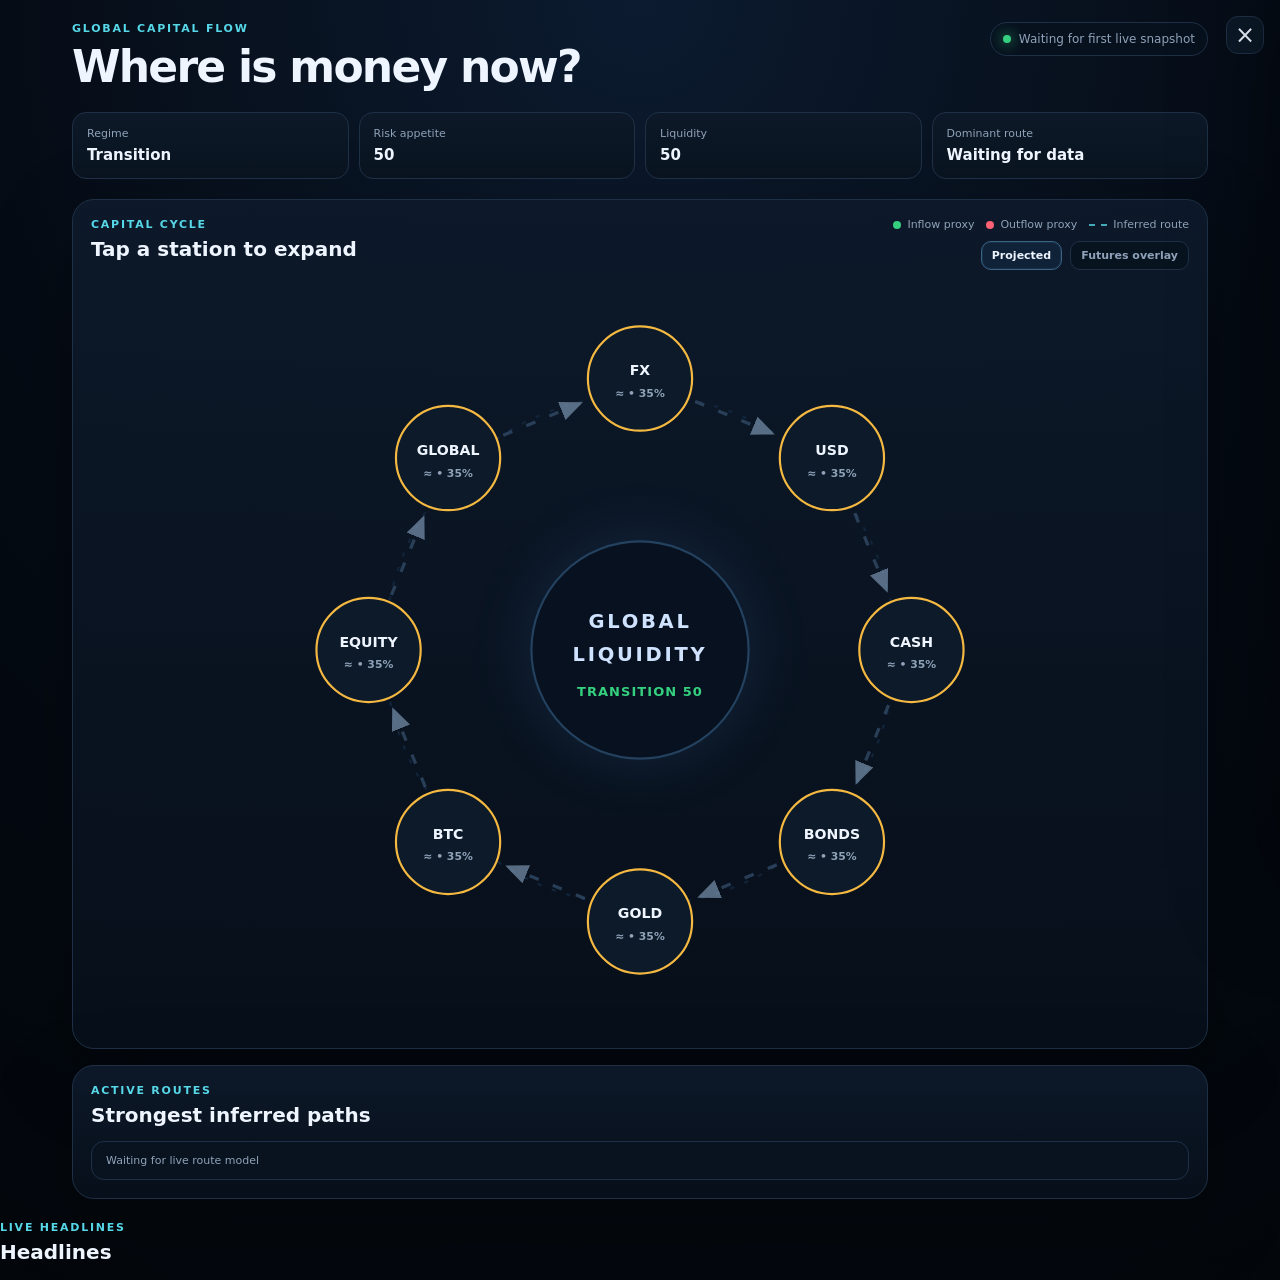
==== index.html @ 8a8d55a4 "Add news shortcut to station detail" ====
<!doctype html>
<html lang="en">
<head>
  <meta charset="utf-8" />
  <meta name="viewport" content="width=device-width,initial-scale=1,viewport-fit=cover" />
  <meta name="theme-color" content="#08111f" />
  <meta name="apple-mobile-web-app-capable" content="yes" />
  <meta name="apple-mobile-web-app-status-bar-style" content="black-translucent" />
  <meta name="apple-mobile-web-app-title" content="Capital Flow" />
  <link rel="manifest" href="./manifest.webmanifest" />
  <link rel="icon" href="./icon.svg" type="image/svg+xml" />
  <link rel="stylesheet" href="./styles.css" />
  <title>Global Capital Flow</title>
</head>
<body>
  <div class="app-shell">
    <header class="topbar">
      <div>
        <p class="eyebrow">GLOBAL CAPITAL FLOW</p>
        <h1>Where is money now?</h1>
      </div>
      <div class="status-pill"><span class="dot"></span><span id="updated">Loading live snapshot</span></div>
    </header>

    <main>
      <section class="summary-grid" aria-label="market summary">
        <article><span>Regime</span><strong id="regime">Transition</strong></article>
        <article><span>Risk appetite</span><strong id="riskScore">50</strong></article>
        <article><span>Liquidity</span><strong id="liquidityScore">50</strong></article>
        <article><span>Dominant route</span><strong id="dominantRoute">Loading</strong></article>
      </section>

      <section class="cycle-card">
        <div class="cycle-head">
          <div>
            <p class="eyebrow">CAPITAL CYCLE</p>
            <h2>Tap a station to expand</h2>
          </div>
          <div class="cycle-controls">
            <div class="legend">
              <span><i class="legend-dot inflow"></i>Inflow proxy</span>
              <span><i class="legend-dot outflow"></i>Outflow proxy</span>
              <span><i class="legend-line projected"></i>Inferred route</span>
            </div>
            <div class="view-toggles" aria-label="map layers">
              <button id="projectedToggle" class="toggle-btn active" type="button" aria-pressed="true">Projected</button>
              <button id="futuresToggle" class="toggle-btn" type="button" aria-pressed="false">Futures overlay</button>
            </div>
          </div>
        </div>

        <div class="cycle-wrap">
          <svg id="flowSvg" viewBox="0 0 700 700" role="img" aria-label="Global capital flow cycle">
            <defs>
              <marker id="arrow" markerWidth="8" markerHeight="8" refX="6" refY="3" orient="auto">
                <path d="M0,0 L0,6 L7,3 z" class="arrow-head"></path>
              </marker>
              <marker id="projectedArrow" markerWidth="8" markerHeight="8" refX="6" refY="3" orient="auto">
                <path d="M0,0 L0,6 L7,3 z" class="projected-arrow-head"></path>
              </marker>
            </defs>
            <circle cx="350" cy="350" r="235" class="orbit"></circle>
            <g id="edges"></g>
            <g id="projectedEdges"></g>
            <g id="futureLayer"></g>
            <g id="nodes"></g>
            <g class="core">
              <circle cx="350" cy="350" r="100"></circle>
              <text x="350" y="330" text-anchor="middle">GLOBAL</text>
              <text x="350" y="360" text-anchor="middle">LIQUIDITY</text>
              <text id="coreState" x="350" y="392" text-anchor="middle" class="core-state">LOADING</text>
            </g>
          </svg>
        </div>
      </section>

      <section class="routes-card">
        <div>
          <p class="eyebrow">ACTIVE ROUTES</p>
          <h2>Strongest inferred paths</h2>
        </div>
        <div id="routeList" class="route-list"></div>
      </section>
    </main>
  </div>

  <aside id="detailPanel" class="detail-panel" aria-hidden="true">
    <button id="closePanel" class="close-btn" aria-label="Close">×</button>
    <p class="eyebrow" id="detailType">STATION</p>
    <div class="detail-title-row">
      <h2 id="detailTitle">USD Cash</h2>
      <button id="openNewsFromDetail" class="news-chip" type="button">⚡ News</button>
    </div>
    <p id="detailDesc" class="detail-desc"></p>

    <div class="metric-grid">
      <article><span>Flow proxy</span><strong id="detailFlow"></strong></article>
      <article><span>Velocity</span><strong id="detailVelocity"></strong></article>
      <article><span>Confidence</span><strong id="detailConfidence"></strong></article>
      <article><span>Crowding proxy</span><strong id="detailCrowding"></strong></article>
    </div>

    <div class="section-block">
      <h3>Evidence</h3>
      <div id="evidenceList"></div>
    </div>

    <div class="section-block">
      <div class="section-title-row">
        <h3>Institutional / macro confirmation</h3>
        <span class="layer-label">public data</span>
      </div>
      <p class="section-note">Confirmation layer from public liquidity, credit, volatility and stablecoin data. It is not prime-broker or custodian flow.</p>
      <div id="institutionalList"></div>
    </div>

    <div class="section-block">
      <h3>Possible next destinations</h3>
      <div id="nextList"></div>
    </div>

    <div class="section-block">
      <div class="section-title-row">
        <h3>Futures influence</h3>
        <span class="layer-label">overlay</span>
      </div>
      <p class="section-note">Derivatives are treated as an execution / positioning layer, not a capital destination.</p>
      <div id="futureList"></div>
    </div>
  </aside>

  <section id="newsSheet" class="news-sheet" aria-hidden="true">
    <div class="news-handle"></div>
    <div class="news-head">
      <div>
        <p class="eyebrow">LIVE HEADLINES</p>
        <h2 id="newsTitle">Headlines</h2>
      </div>
      <button id="closeNews" class="close-btn news-close" aria-label="Close news">×</button>
    </div>
    <p id="newsUpdated" class="news-updated"></p>
    <div id="newsList" class="news-list"></div>
  </section>

  <div id="backdrop" class="backdrop"></div>
  <div id="newsBackdrop" class="news-backdrop"></div>

  <script src="./snapshot.js"></script>
  <script src="./app-live.js"></script>
</body>
</html>
---- styles.css ----
:root{
  color-scheme:dark;
  --bg:#050b14;
  --panel:#0a1422;
  --panel2:#0d192a;
  --line:#1f3046;
  --text:#eef5ff;
  --muted:#8fa2b8;
  --green:#35d07f;
  --red:#ff6174;
  --amber:#f5b942;
  --blue:#55a6ff;
  --cyan:#56d8e8;
}
*{box-sizing:border-box}
html,body{margin:0;min-height:100%;background:radial-gradient(circle at top,#0c1b30 0,#050b14 48%,#03070c 100%);color:var(--text);font-family:Inter,ui-sans-serif,system-ui,-apple-system,BlinkMacSystemFont,"Segoe UI",sans-serif}
body{padding:env(safe-area-inset-top) env(safe-area-inset-right) env(safe-area-inset-bottom) env(safe-area-inset-left)}
button{font:inherit}
.app-shell{width:min(1180px,100%);margin:auto;padding:22px}
.topbar,.cycle-head{display:flex;justify-content:space-between;gap:18px;align-items:flex-start}
.eyebrow{margin:0 0 6px;color:var(--cyan);font-size:11px;font-weight:800;letter-spacing:.16em}
h1,h2,h3{margin:0}
h1{font-size:clamp(26px,5vw,44px);letter-spacing:-.04em}
h2{font-size:20px}
.status-pill{display:flex;align-items:center;gap:8px;padding:9px 12px;border:1px solid var(--line);border-radius:999px;background:#07111e;color:var(--muted);font-size:12px;white-space:nowrap}
.dot{width:8px;height:8px;border-radius:50%;background:var(--green);box-shadow:0 0 14px var(--green)}
.summary-grid{display:grid;grid-template-columns:repeat(4,1fr);gap:10px;margin:20px 0}
.summary-grid article,.metric-grid article{padding:14px;border:1px solid var(--line);border-radius:14px;background:linear-gradient(180deg,#0d1928,#091320)}
.summary-grid span,.metric-grid span{display:block;color:var(--muted);font-size:11px;margin-bottom:5px}
.summary-grid strong{font-size:15px}
.cycle-card,.routes-card{border:1px solid var(--line);border-radius:22px;background:linear-gradient(180deg,rgba(13,25,42,.96),rgba(7,15,26,.96));box-shadow:0 24px 80px rgba(0,0,0,.26)}
.cycle-card{padding:18px}
.cycle-controls{display:flex;flex-direction:column;align-items:flex-end;gap:10px}
.legend{display:flex;gap:12px;flex-wrap:wrap;color:var(--muted);font-size:11px}
.legend span{display:flex;gap:6px;align-items:center}
.legend-dot{display:inline-block;width:8px;height:8px;border-radius:50%}.legend-dot.inflow{background:var(--green)}.legend-dot.outflow{background:var(--red)}.legend-dot.neutral{background:var(--amber)}
.legend-line{display:inline-block;width:18px;height:0;border-top:2px dashed var(--cyan);opacity:.75}
.view-toggles{display:flex;gap:8px}
.toggle-btn{border:1px solid var(--line);background:#081320;color:var(--muted);padding:7px 10px;border-radius:10px;font-size:11px;font-weight:800;cursor:pointer}
.toggle-btn.active{color:var(--text);border-color:#3a6385;background:#102238;box-shadow:0 0 0 1px rgba(86,216,232,.08) inset}
.cycle-wrap{display:flex;justify-content:center;overflow:hidden}
#flowSvg{width:min(100%,760px);height:auto;overflow:visible}
.orbit{fill:none;stroke:#12243a;stroke-width:2;stroke-dasharray:4 10}
.edge{fill:none;stroke:#35506d;stroke-width:3;marker-end:url(#arrow);opacity:.72;stroke-dasharray:9 14;animation:flow 2.2s linear infinite}
.edge.strong{stroke:var(--green);stroke-width:5;filter:drop-shadow(0 0 5px rgba(53,208,127,.4))}
.edge.out{stroke:var(--red)}
.projected-edge{fill:none;stroke:var(--cyan);stroke-linecap:round;stroke-dasharray:5 10;marker-end:url(#projectedArrow);animation:projectedFlow 3.1s linear infinite}
.projected-edge.low{stroke:var(--amber)}
.projected-label{fill:#cdeff5;font-size:11px;font-weight:900;paint-order:stroke;stroke:#06101b;stroke-width:4px;stroke-linejoin:round}
.projected-arrow-head{fill:var(--cyan)}
@keyframes flow{to{stroke-dashoffset:-46}}
@keyframes projectedFlow{to{stroke-dashoffset:-30}}
.arrow-head{fill:#7690ab}
.node{cursor:pointer;transition:.2s}
.node circle{fill:#0d1a2a;stroke:#29415c;stroke-width:2;transition:.2s}
.node:hover circle,.node:focus circle{stroke:var(--cyan);filter:drop-shadow(0 0 7px rgba(86,216,232,.45))}
.node.active circle{stroke:var(--cyan);stroke-width:4;filter:drop-shadow(0 0 10px rgba(86,216,232,.5))}
.node.projected-target circle{stroke:#8ccfd8;stroke-width:3;filter:drop-shadow(0 0 7px rgba(86,216,232,.22))}
.node text{fill:var(--text);font-size:13px;font-weight:700;pointer-events:none}
.node .sub{fill:var(--muted);font-size:10px;font-weight:600}
.node.inflow circle{stroke:var(--green)}
.node.outflow circle{stroke:var(--red)}
.node.neutral circle{stroke:var(--amber)}
.core circle{fill:#07111f;stroke:#24425f;stroke-width:2;filter:drop-shadow(0 0 28px rgba(85,166,255,.12))}
.core text{fill:#cfe3ff;font-size:18px;font-weight:900;letter-spacing:.14em}
.core .core-state{fill:var(--green);font-size:12px;letter-spacing:.08em}
.routes-card{padding:18px;margin-top:16px}
.route-list{display:grid;gap:10px;margin-top:14px}
.route{display:grid;grid-template-columns:1fr auto;align-items:center;gap:12px;padding:12px 14px;border:1px solid var(--line);border-radius:13px;background:#09131f}
.route strong{font-size:13px}.route span{color:var(--muted);font-size:11px}
.badge{display:inline-flex;align-items:center;padding:4px 7px;border-radius:999px;font-size:9px;font-weight:900;letter-spacing:.08em;text-transform:uppercase}
.badge.observed{background:rgba(85,166,255,.12);color:#8bc2ff;border:1px solid rgba(85,166,255,.25)}
.badge.inferred{background:rgba(245,185,66,.12);color:#ffd06b;border:1px solid rgba(245,185,66,.24)}
.badge.mixed{background:rgba(86,216,232,.12);color:#8ce8f2;border:1px solid rgba(86,216,232,.25)}
.detail-panel{position:fixed;top:0;right:0;z-index:20;width:min(440px,94vw);height:100dvh;padding:28px 20px calc(24px + env(safe-area-inset-bottom));background:#07111d;border-left:1px solid var(--line);transform:translateX(105%);transition:.25s ease;overflow:auto;box-shadow:-30px 0 90px rgba(0,0,0,.4)}
.detail-panel.open{transform:translateX(0)}
.backdrop{position:fixed;inset:0;z-index:19;background:rgba(0,0,0,.52);opacity:0;pointer-events:none;transition:.25s}.backdrop.show{opacity:1;pointer-events:auto}
.close-btn{position:absolute;right:16px;top:16px;border:1px solid var(--line);background:#0c1827;color:var(--text);width:38px;height:38px;border-radius:12px;font-size:24px}
.detail-desc{color:var(--muted);line-height:1.6}
.metric-grid{display:grid;grid-template-columns:repeat(2,1fr);gap:10px;margin:18px 0}
.metric-grid strong{font-size:18px}
.section-block{padding-top:18px;margin-top:18px;border-top:1px solid var(--line)}
.section-block h3{font-size:13px;margin-bottom:10px}
.evidence,.next-row{padding:11px 0;border-bottom:1px solid rgba(31,48,70,.65)}
.evidence-top,.next-row{display:flex;justify-content:space-between;gap:10px;align-items:center}
.evidence p{margin:6px 0 0;color:var(--muted);font-size:12px;line-height:1.45}
.next-row span{color:var(--muted);font-size:12px}
@media(max-width:760px){
  .app-shell{padding:14px}
  .topbar{align-items:center}
  .summary-grid{grid-template-columns:repeat(2,1fr)}
  .cycle-head{display:block}
  .cycle-controls{align-items:flex-start;margin-top:12px}
  .legend{margin-top:0}
  .cycle-card{padding:14px}
  .node text{font-size:12px}
}
@media(max-width:430px){
  h1{font-size:27px}
  .status-pill{font-size:10px;padding:7px 9px}
  .summary-grid article{padding:11px}
  .cycle-wrap{margin-inline:-28px}
  #flowSvg{width:118%}
}

.future-link{stroke:#8e7cff;stroke-width:1.5;stroke-dasharray:3 7;opacity:.48}
.future-chip rect{fill:#11172b;stroke:#6757a8;stroke-width:1.2}
.future-chip text{fill:#c9c1ff;font-size:9px;font-weight:900;letter-spacing:.04em}
.future-chip{opacity:0;pointer-events:none;transition:opacity .2s ease}
.future-layer-on .future-chip{opacity:1}
.future-layer-on .future-link{opacity:.5}
.future-item{display:grid;grid-template-columns:1fr auto;gap:12px;padding:11px 0;border-bottom:1px solid rgba(31,48,70,.65)}
.future-item span{color:var(--muted);font-size:11px}
.future-state{font-size:10px;font-weight:900;letter-spacing:.08em;text-transform:uppercase}
.future-state.positive{color:var(--green)}
.future-state.neutral{color:var(--amber)}
.future-state.negative{color:var(--red)}
.section-title-row{display:flex;justify-content:space-between;gap:12px;align-items:center}
.layer-label{font-size:9px;letter-spacing:.1em;text-transform:uppercase;color:#c9c1ff;border:1px solid #4e437e;border-radius:999px;padding:3px 6px}
.section-note{margin:-2px 0 8px;color:var(--muted);font-size:11px;line-height:1.45}

@media(min-width:761px){
  .backdrop{display:none}
}
@media(max-width:760px){
  .backdrop.show{opacity:.24}
}

.institutional-item{display:grid;grid-template-columns:1fr auto;gap:14px;align-items:start;padding:11px 0;border-bottom:1px solid rgba(31,48,70,.65)}
.institutional-item span{color:var(--muted);font-size:11px;line-height:1.45}
.institutional-value{text-align:right;min-width:90px}
.institutional-value b{display:block;font-size:12px;margin-bottom:5px;color:var(--text)}
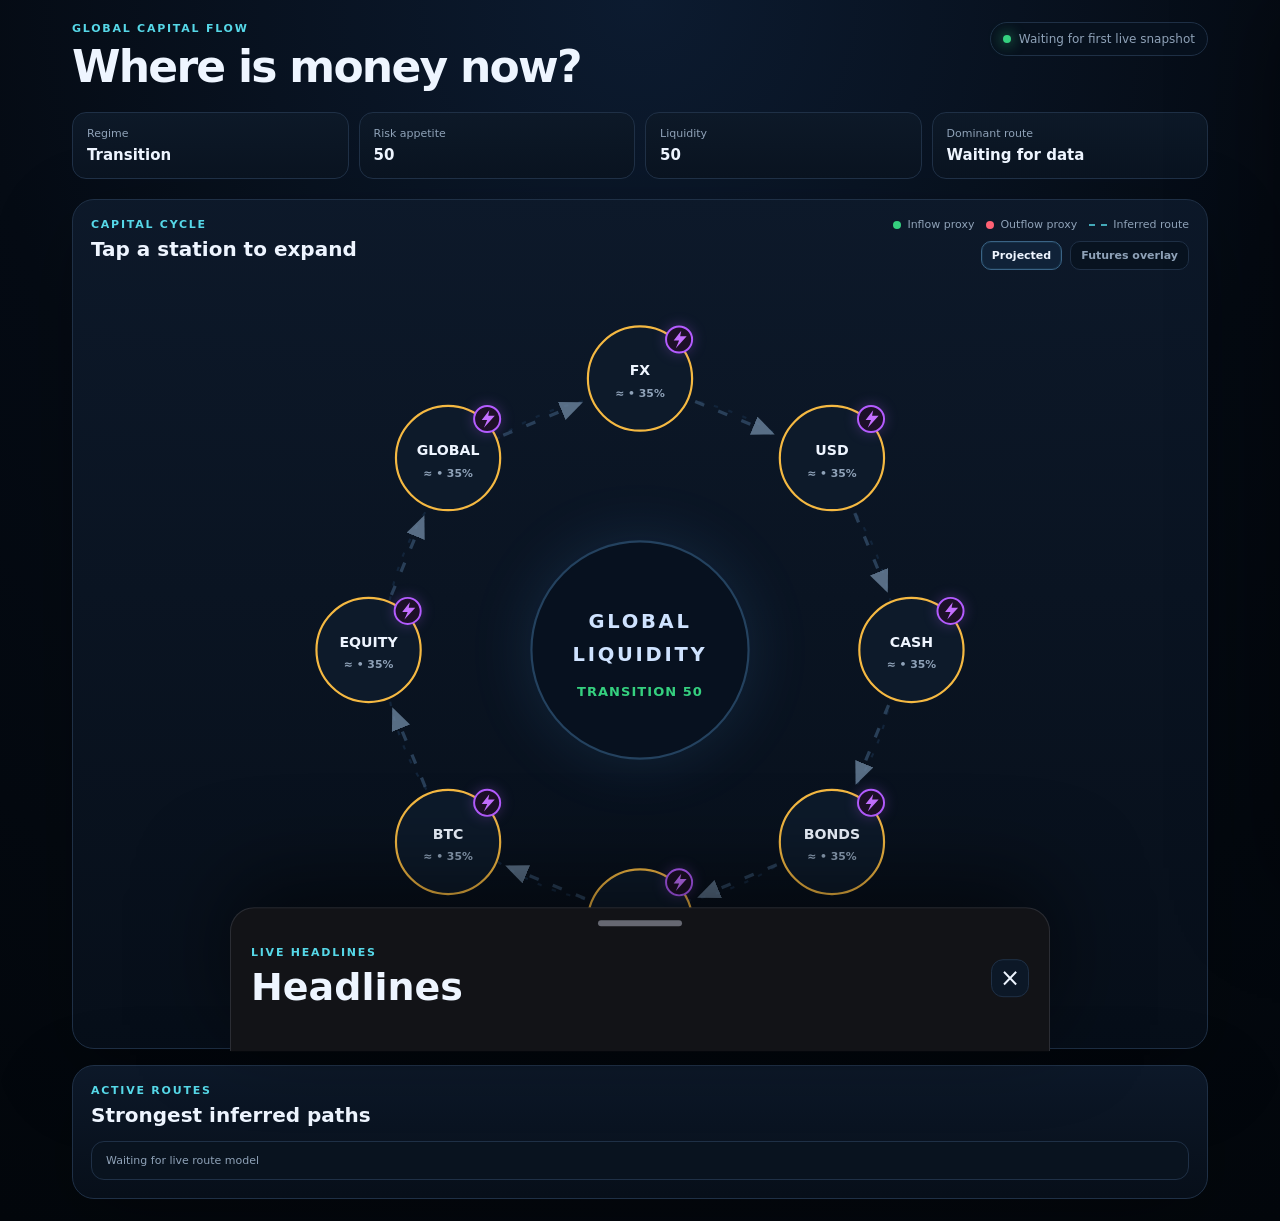
==== commit 18cc2874: "Clarify futures positioning methodology" ====
--- a/index.html
+++ b/index.html
@@ -121,10 +121,10 @@
 
     <div class="section-block">
       <div class="section-title-row">
-        <h3>Futures influence</h3>
+        <h3>Futures positioning</h3>
         <span class="layer-label">overlay</span>
       </div>
-      <p class="section-note">Derivatives are treated as an execution / positioning layer, not a capital destination.</p>
+      <p class="section-note">Price/volume are market proxies; open interest and COT are weekly CFTC futures-only positioning data. Labels are interpretive, not transaction-level proof.</p>
       <div id="futureList"></div>
     </div>
   </aside>
--- a/styles.css
+++ b/styles.css
@@ -130,3 +130,59 @@
 .institutional-item span{color:var(--muted);font-size:11px;line-height:1.45}
 .institutional-value{text-align:right;min-width:90px}
 .institutional-value b{display:block;font-size:12px;margin-bottom:5px;color:var(--text)}
+
+.detail-title-row{display:flex;align-items:center;justify-content:space-between;gap:12px}
+.news-chip{border:1px solid rgba(182,90,255,.42);background:rgba(122,46,178,.16);color:#d9b6ff;border-radius:999px;padding:7px 10px;font-size:11px;font-weight:900;cursor:pointer}
+.node-news{cursor:pointer}
+.node-news circle{fill:#1d1028!important;stroke:#b45cff!important;stroke-width:1.8!important;filter:drop-shadow(0 0 6px rgba(180,92,255,.28))}
+.node-news path{fill:#c46fff;pointer-events:none}
+.node-news .news-count{fill:#f5e9ff!important;font-size:8px!important;font-weight:900!important;paint-order:stroke;stroke:#1d1028;stroke-width:3px}
+.news-sheet{position:fixed;left:50%;bottom:0;z-index:32;width:min(820px,100%);max-height:78dvh;overflow:auto;padding:12px 20px calc(24px + env(safe-area-inset-bottom));background:#121317;border:1px solid #2b2d34;border-bottom:0;border-radius:24px 24px 0 0;box-shadow:0 -26px 90px rgba(0,0,0,.52);transform:translate(-50%,105%);transition:.28s ease}
+.news-sheet.open{transform:translate(-50%,0)}
+.news-handle{width:84px;height:6px;margin:0 auto 20px;border-radius:999px;background:#666872}
+.news-head{display:flex;align-items:center;justify-content:space-between;gap:16px}
+.news-head h2{font-size:clamp(24px,4vw,38px)}
+.news-close{position:static;flex:0 0 auto}
+.news-updated{margin:8px 0 18px;color:#858793;font-size:11px}
+.news-list{display:grid;gap:2px}
+.news-item{display:block;padding:16px 2px 18px;border-bottom:1px solid #282a31;color:var(--text);text-decoration:none}
+.news-item:hover{background:rgba(255,255,255,.025)}
+.news-item h3{font-size:clamp(16px,2.7vw,22px);line-height:1.28;font-weight:650;letter-spacing:-.015em}
+.news-meta{display:flex;gap:7px;align-items:center;flex-wrap:wrap;margin-bottom:9px;color:#8e9099;font-size:11px}
+.news-source-badge{padding:2px 5px;border:1px solid rgba(180,92,255,.32);border-radius:999px;color:#cfa8f7;font-size:8px;font-weight:900;letter-spacing:.05em;text-transform:uppercase}
+.news-item.muted{opacity:.65}
+.news-backdrop{position:fixed;inset:0;z-index:31;background:rgba(0,0,0,.62);opacity:0;pointer-events:none;transition:.25s}
+.news-backdrop.show{opacity:1;pointer-events:auto}
+@media(max-width:760px){
+  .news-sheet{max-height:82dvh;padding-inline:18px}
+  .news-item h3{font-size:18px}
+}
+
+.future-card{padding:14px 0 16px;border-bottom:1px solid rgba(31,48,70,.72)}
+.future-card-head{display:flex;align-items:flex-start;justify-content:space-between;gap:12px}
+.future-card-head strong{font-size:14px}
+.future-horizon{display:block;margin-top:4px;color:var(--muted);font-size:10px}
+.positioning-pill{display:inline-flex;align-items:center;justify-content:center;white-space:nowrap;padding:5px 8px;border-radius:999px;font-size:9px;font-weight:900;letter-spacing:.06em;text-transform:uppercase;border:1px solid var(--line)}
+.positioning-pill.positive{color:var(--green);border-color:rgba(53,208,127,.35);background:rgba(53,208,127,.08)}
+.positioning-pill.negative{color:var(--red);border-color:rgba(255,97,116,.35);background:rgba(255,97,116,.08)}
+.positioning-pill.neutral{color:var(--amber);border-color:rgba(245,185,66,.35);background:rgba(245,185,66,.08)}
+.future-explain{margin:9px 0 11px;color:var(--muted);font-size:11px;line-height:1.45}
+.future-metrics{display:grid;grid-template-columns:repeat(3,1fr);gap:8px}
+.future-metrics div{padding:9px;border:1px solid rgba(31,48,70,.8);border-radius:10px;background:#081320}
+.future-metrics span{display:block;color:var(--muted);font-size:9px;margin-bottom:3px}
+.future-metrics b{font-size:12px}
+.cot-block{margin-top:10px;padding:10px;border:1px solid rgba(90,104,126,.28);border-radius:12px;background:#09111d}
+.cot-title{display:flex;justify-content:space-between;gap:10px;margin-bottom:6px}
+.cot-title span{font-size:10px;font-weight:900;letter-spacing:.08em;text-transform:uppercase;color:#cbd8e8}
+.cot-title em{font-size:9px;color:var(--muted);font-style:normal}
+.cot-row{display:grid;grid-template-columns:1fr auto auto;gap:10px;padding:6px 0;border-top:1px solid rgba(31,48,70,.45);align-items:center}
+.cot-row span{font-size:10px;color:var(--muted)}
+.cot-row b{font-size:11px}
+.cot-row em{font-size:9px;color:var(--muted);font-style:normal}
+.cot-empty{font-size:10px;color:var(--muted)}
+.future-source{margin-top:8px;color:#66778c;font-size:9px}
+@media(max-width:760px){
+  .future-metrics{grid-template-columns:repeat(2,1fr)}
+  .cot-row{grid-template-columns:1fr auto}
+  .cot-row em{grid-column:1/-1}
+}
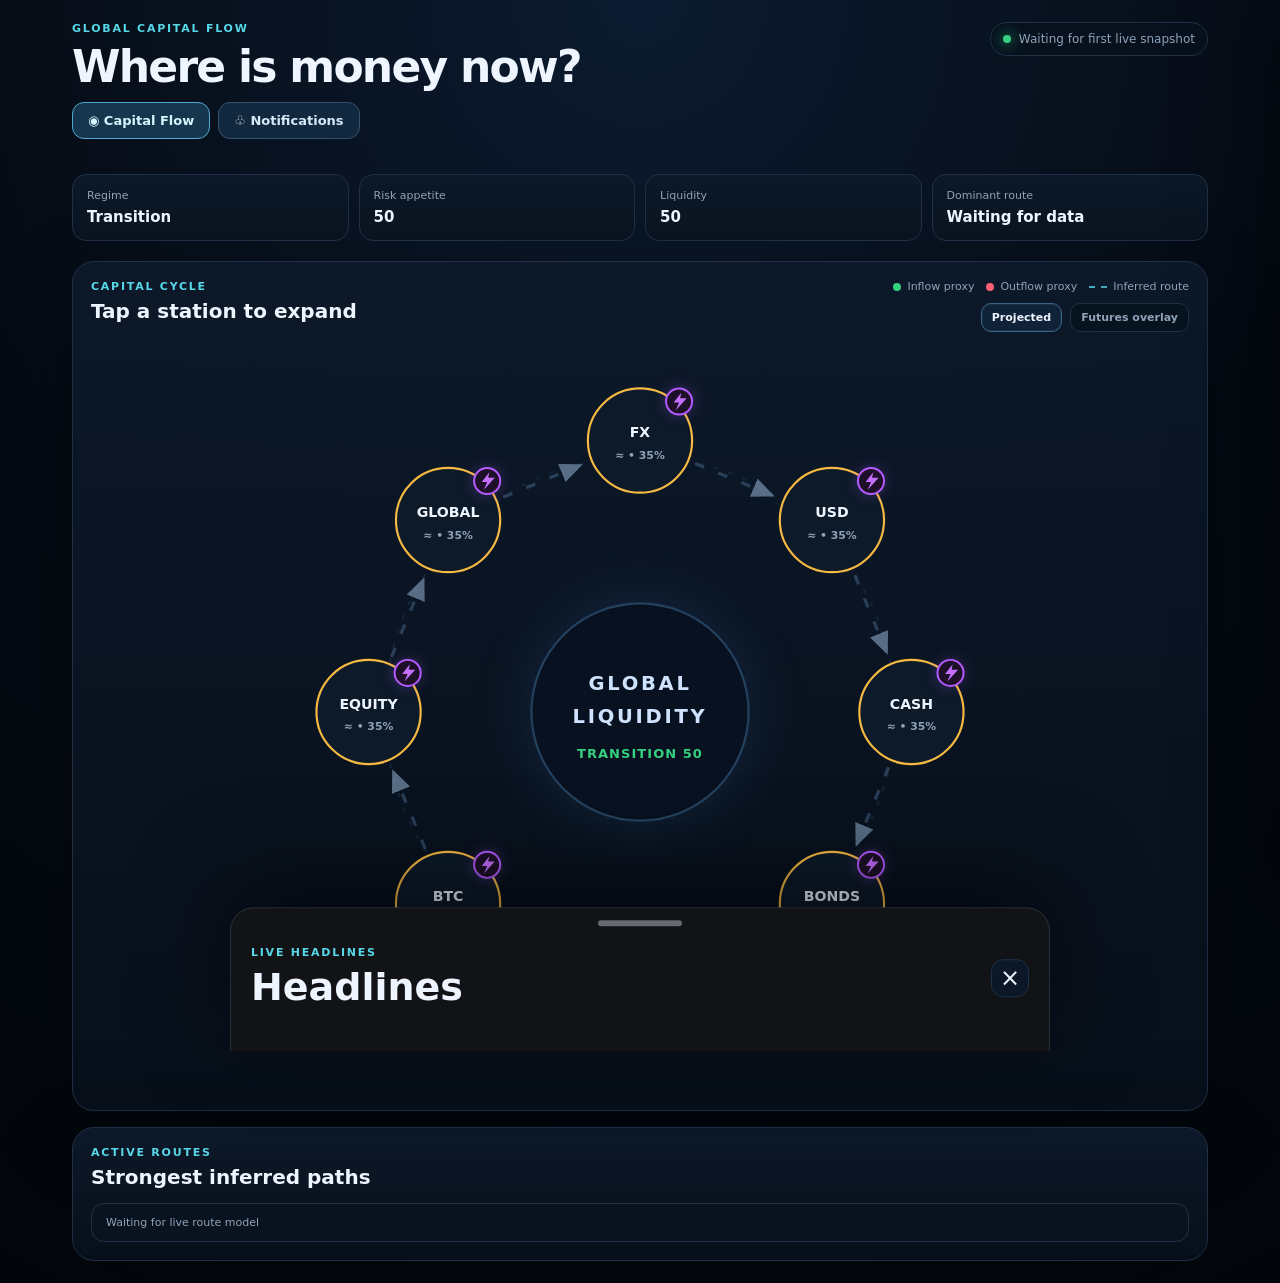
==== commit 16403d32: "Add navigation to notifications tab" ====
--- a/index.html
+++ b/index.html
@@ -21,6 +21,8 @@
       </div>
       <div class="status-pill"><span class="dot"></span><span id="updated">Loading live snapshot</span></div>
     </header>
+
+    <nav aria-label="Main navigation" style="display:flex;gap:8px;flex-wrap:wrap;padding:10px 0 15px"><a href="./index.html" aria-current="page" style="display:inline-block;padding:10px 15px;border:1px solid #50a8d0;border-radius:12px;background:#16364e;color:#d7f5ff;text-decoration:none;font-weight:700;font-size:13px">◉ Capital Flow</a><a href="./notifications.html" style="display:inline-block;padding:10px 15px;border:1px solid #34516e;border-radius:12px;background:#12283e;color:#d7e8f7;text-decoration:none;font-weight:700;font-size:13px">♧ Notifications</a></nav>
 
     <main>
       <section class="summary-grid" aria-label="market summary">
--- a/styles.css
+++ b/styles.css
@@ -186,3 +186,12 @@
   .cot-row{grid-template-columns:1fr auto}
   .cot-row em{grid-column:1/-1}
 }
+
+.position-stack{display:grid;grid-template-columns:auto auto;gap:4px 6px;align-items:center;justify-items:end}
+.position-label{font-size:8px;color:var(--muted);font-weight:900;letter-spacing:.08em;text-transform:uppercase}
+.position-label.weekly{opacity:.72}
+.future-explain b{color:#cbd8e8}
+@media(max-width:520px){
+  .future-card-head{align-items:stretch;flex-direction:column}
+  .position-stack{justify-items:start;justify-content:start}
+}
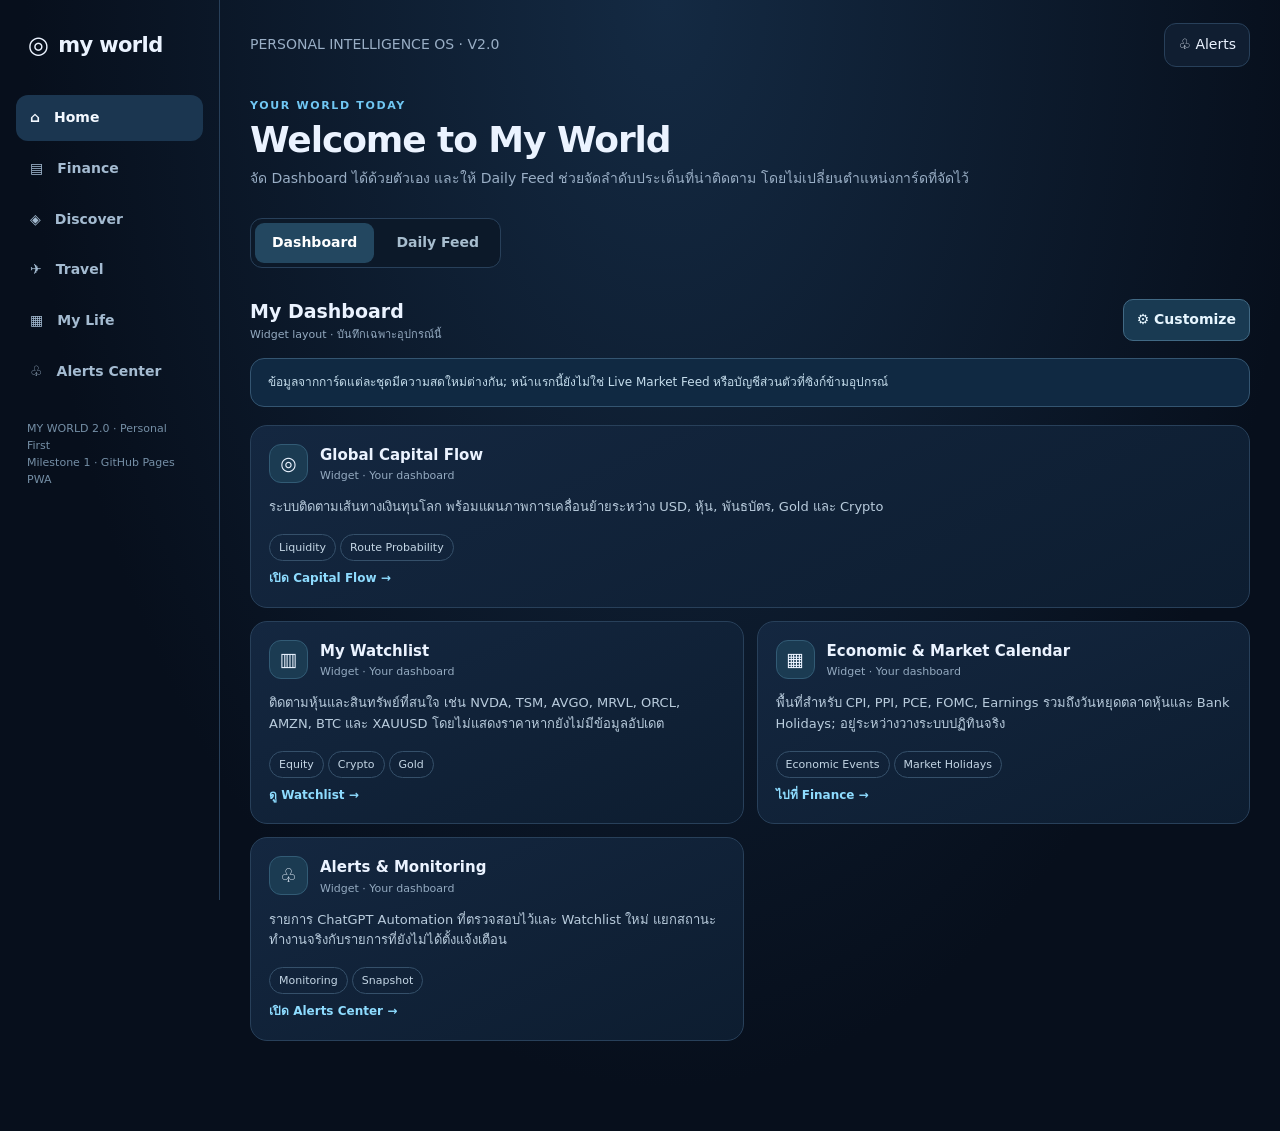
==== commit dae24a61: "Launch My World 2.0 home and five module navigation" ====
--- a/index.html
+++ b/index.html
@@ -1,153 +1,12 @@
-<!doctype html>
-<html lang="en">
-<head>
-  <meta charset="utf-8" />
-  <meta name="viewport" content="width=device-width,initial-scale=1,viewport-fit=cover" />
-  <meta name="theme-color" content="#08111f" />
-  <meta name="apple-mobile-web-app-capable" content="yes" />
-  <meta name="apple-mobile-web-app-status-bar-style" content="black-translucent" />
-  <meta name="apple-mobile-web-app-title" content="Capital Flow" />
-  <link rel="manifest" href="./manifest.webmanifest" />
-  <link rel="icon" href="./icon.svg" type="image/svg+xml" />
-  <link rel="stylesheet" href="./styles.css" />
-  <title>Global Capital Flow</title>
-</head>
-<body>
-  <div class="app-shell">
-    <header class="topbar">
-      <div>
-        <p class="eyebrow">GLOBAL CAPITAL FLOW</p>
-        <h1>Where is money now?</h1>
-      </div>
-      <div class="status-pill"><span class="dot"></span><span id="updated">Loading live snapshot</span></div>
-    </header>
-
-    <nav aria-label="Main navigation" style="display:flex;gap:8px;flex-wrap:wrap;padding:10px 0 15px"><a href="./index.html" aria-current="page" style="display:inline-block;padding:10px 15px;border:1px solid #50a8d0;border-radius:12px;background:#16364e;color:#d7f5ff;text-decoration:none;font-weight:700;font-size:13px">◉ Capital Flow</a><a href="./notifications.html" style="display:inline-block;padding:10px 15px;border:1px solid #34516e;border-radius:12px;background:#12283e;color:#d7e8f7;text-decoration:none;font-weight:700;font-size:13px">♧ Notifications</a></nav>
-
-    <main>
-      <section class="summary-grid" aria-label="market summary">
-        <article><span>Regime</span><strong id="regime">Transition</strong></article>
-        <article><span>Risk appetite</span><strong id="riskScore">50</strong></article>
-        <article><span>Liquidity</span><strong id="liquidityScore">50</strong></article>
-        <article><span>Dominant route</span><strong id="dominantRoute">Loading</strong></article>
-      </section>
-
-      <section class="cycle-card">
-        <div class="cycle-head">
-          <div>
-            <p class="eyebrow">CAPITAL CYCLE</p>
-            <h2>Tap a station to expand</h2>
-          </div>
-          <div class="cycle-controls">
-            <div class="legend">
-              <span><i class="legend-dot inflow"></i>Inflow proxy</span>
-              <span><i class="legend-dot outflow"></i>Outflow proxy</span>
-              <span><i class="legend-line projected"></i>Inferred route</span>
-            </div>
-            <div class="view-toggles" aria-label="map layers">
-              <button id="projectedToggle" class="toggle-btn active" type="button" aria-pressed="true">Projected</button>
-              <button id="futuresToggle" class="toggle-btn" type="button" aria-pressed="false">Futures overlay</button>
-            </div>
-          </div>
-        </div>
-
-        <div class="cycle-wrap">
-          <svg id="flowSvg" viewBox="0 0 700 700" role="img" aria-label="Global capital flow cycle">
-            <defs>
-              <marker id="arrow" markerWidth="8" markerHeight="8" refX="6" refY="3" orient="auto">
-                <path d="M0,0 L0,6 L7,3 z" class="arrow-head"></path>
-              </marker>
-              <marker id="projectedArrow" markerWidth="8" markerHeight="8" refX="6" refY="3" orient="auto">
-                <path d="M0,0 L0,6 L7,3 z" class="projected-arrow-head"></path>
-              </marker>
-            </defs>
-            <circle cx="350" cy="350" r="235" class="orbit"></circle>
-            <g id="edges"></g>
-            <g id="projectedEdges"></g>
-            <g id="futureLayer"></g>
-            <g id="nodes"></g>
-            <g class="core">
-              <circle cx="350" cy="350" r="100"></circle>
-              <text x="350" y="330" text-anchor="middle">GLOBAL</text>
-              <text x="350" y="360" text-anchor="middle">LIQUIDITY</text>
-              <text id="coreState" x="350" y="392" text-anchor="middle" class="core-state">LOADING</text>
-            </g>
-          </svg>
-        </div>
-      </section>
-
-      <section class="routes-card">
-        <div>
-          <p class="eyebrow">ACTIVE ROUTES</p>
-          <h2>Strongest inferred paths</h2>
-        </div>
-        <div id="routeList" class="route-list"></div>
-      </section>
-    </main>
-  </div>
-
-  <aside id="detailPanel" class="detail-panel" aria-hidden="true">
-    <button id="closePanel" class="close-btn" aria-label="Close">×</button>
-    <p class="eyebrow" id="detailType">STATION</p>
-    <div class="detail-title-row">
-      <h2 id="detailTitle">USD Cash</h2>
-      <button id="openNewsFromDetail" class="news-chip" type="button">⚡ News</button>
-    </div>
-    <p id="detailDesc" class="detail-desc"></p>
-
-    <div class="metric-grid">
-      <article><span>Flow proxy</span><strong id="detailFlow"></strong></article>
-      <article><span>Velocity</span><strong id="detailVelocity"></strong></article>
-      <article><span>Confidence</span><strong id="detailConfidence"></strong></article>
-      <article><span>Crowding proxy</span><strong id="detailCrowding"></strong></article>
-    </div>
-
-    <div class="section-block">
-      <h3>Evidence</h3>
-      <div id="evidenceList"></div>
-    </div>
-
-    <div class="section-block">
-      <div class="section-title-row">
-        <h3>Institutional / macro confirmation</h3>
-        <span class="layer-label">public data</span>
-      </div>
-      <p class="section-note">Confirmation layer from public liquidity, credit, volatility and stablecoin data. It is not prime-broker or custodian flow.</p>
-      <div id="institutionalList"></div>
-    </div>
-
-    <div class="section-block">
-      <h3>Possible next destinations</h3>
-      <div id="nextList"></div>
-    </div>
-
-    <div class="section-block">
-      <div class="section-title-row">
-        <h3>Futures positioning</h3>
-        <span class="layer-label">overlay</span>
-      </div>
-      <p class="section-note">Price/volume are market proxies; open interest and COT are weekly CFTC futures-only positioning data. Labels are interpretive, not transaction-level proof.</p>
-      <div id="futureList"></div>
-    </div>
-  </aside>
-
-  <section id="newsSheet" class="news-sheet" aria-hidden="true">
-    <div class="news-handle"></div>
-    <div class="news-head">
-      <div>
-        <p class="eyebrow">LIVE HEADLINES</p>
-        <h2 id="newsTitle">Headlines</h2>
-      </div>
-      <button id="closeNews" class="close-btn news-close" aria-label="Close news">×</button>
-    </div>
-    <p id="newsUpdated" class="news-updated"></p>
-    <div id="newsList" class="news-list"></div>
-  </section>
-
-  <div id="backdrop" class="backdrop"></div>
-  <div id="newsBackdrop" class="news-backdrop"></div>
-
-  <script src="./snapshot.js"></script>
-  <script src="./app-live.js"></script>
-</body>
-</html>
+<!doctype html><html lang="th"><head><meta charset="utf-8"><meta name="viewport" content="width=device-width,initial-scale=1,viewport-fit=cover"><meta name="theme-color" content="#08111f"><meta name="apple-mobile-web-app-capable" content="yes"><meta name="apple-mobile-web-app-title" content="My World"><link rel="manifest" href="./manifest.webmanifest"><link rel="icon" href="./icon.svg" type="image/svg+xml"><title>My World 2.0 | Personal Intelligence</title><link rel="stylesheet" href="./myworld.css"></head><body>
+<div class="layout"><aside class="sidebar"><a href="#home" class="brand"><i>◎</i> my world</a><nav aria-label="เมนูหลัก"><a data-route="home" class="navlink" href="#home">⌂　Home</a><a data-route="finance" class="navlink" href="#finance">▤　Finance</a><a data-route="discover" class="navlink" href="#discover">◈　Discover</a><a data-route="travel" class="navlink" href="#travel">✈　Travel</a><a data-route="life" class="navlink" href="#life">▦　My Life</a><a data-route="alerts" class="navlink" href="#alerts">♧　Alerts Center</a></nav><p class="sidebar-note">MY WORLD 2.0 · Personal First<br>Milestone 1 · GitHub Pages PWA</p></aside>
+<main class="main"><header class="topbar"><a class="brand-mobile" href="#home">◎ my world</a><div class="muted" id="edition">PERSONAL INTELLIGENCE OS · V2.0</div><div class="topactions"><a class="iconbtn" href="#alerts" aria-label="เปิดศูนย์แจ้งเตือน">♧ Alerts</a></div></header>
+<section id="page-home"><p class="eyebrow">YOUR WORLD TODAY</p><h1>Welcome to My World</h1><p class="intro">จัด Dashboard ได้ด้วยตัวเอง และให้ Daily Feed ช่วยจัดลำดับประเด็นที่น่าติดตาม โดยไม่เปลี่ยนตำแหน่งการ์ดที่จัดไว้</p><div class="segment" role="tablist" aria-label="โหมดหน้าแรก"><button id="dashboardToggle" class="active" role="tab" aria-controls="dashboardView">Dashboard</button><button id="feedToggle" role="tab" aria-controls="feedView">Daily Feed</button></div>
+<div id="dashboardView" role="tabpanel"><div class="sectionhead"><div><h2>My Dashboard</h2><div class="status">Widget layout · บันทึกเฉพาะอุปกรณ์นี้</div></div><button class="btn" id="customize">⚙ Customize</button></div><div class="banner">ข้อมูลจากการ์ดแต่ละชุดมีความสดใหม่ต่างกัน; หน้าแรกนี้ยังไม่ใช่ Live Market Feed หรือบัญชีส่วนตัวที่ซิงก์ข้ามอุปกรณ์</div><div id="widgetGrid" class="grid"></div><div class="widget-picker hidden" id="widgetPicker"><strong>Add widgets</strong><div id="pickerItems" class="picker-items"></div><button id="resetLayout" class="btn small ghost" style="margin-top:15px">Reset layout</button></div></div>
+<div id="feedView" class="hidden" role="tabpanel"><div class="sectionhead"><div><h2>Daily Intelligence Feed</h2><div class="status">Sorted by impact, relevance and other factors · Preview</div></div></div><div class="banner">Feed ระยะเริ่มต้นใช้ประเด็นจาก Snapshot และคะแนนสาธิต ไม่ใช่ข่าวล่าสุดที่ดึงจากสำนักข่าว คะแนนจะมีความหมายมากขึ้นหลังเชื่อม Event Registry และข้อมูลจริง</div><div id="feedList"></div></div></section>
+<section id="page-finance" class="hidden"><p class="eyebrow">FINANCE</p><h1>Finance Intelligence</h1><p class="intro">Capital Flow และเครื่องมือวิเคราะห์หุ้น, BTC, XAUUSD รวมถึงปฏิทินเศรษฐกิจในอนาคต</p><div class="modulegrid"><article class="panel"><h2>◎ Global Capital Flow</h2><p>เปิดระบบวงจรเงินทุนที่พัฒนามาแล้ว พร้อมเส้นทางและ Futures Overlay</p><a href="./capital-flow.html">เปิด Capital Flow เดิม →</a></article><article class="panel"><h2>▥ Finance Notices</h2><p>MRVL, AVGO, ORCL, NVDA, TSM, SKYD, AMZN และเงินเฟ้อ พร้อมกรอบ Scenario</p><a href="./notifications.html">เปิดรายการติดตาม →</a></article><article class="panel"><h2>▦ Economic Calendar</h2><p>วางแผนเพิ่ม CPI, PPI, PCE, FOMC, Earnings และตลาดหุ้น/Bank Holidays ด้วยแหล่งข้อมูลยืนยัน</p><p class="smallnote">สถานะ: เตรียมระบบข้อมูล</p></article><article class="panel"><h2>◉ Assets & Cross-Asset</h2><p>เตรียมเชื่อมตลาดหุ้น ทอง และคริปโตเข้ากับ Topic / Event เดียวกันเพื่อไม่ทำข่าวซ้ำ</p><p class="smallnote">สถานะ: ออกแบบข้อมูล</p></article></div></section>
+<section id="page-discover" class="hidden"><p class="eyebrow">DISCOVER</p><h1>Discover & Trends</h1><p class="intro">ประเด็นเศรษฐกิจโลก การเมือง สงคราม ข่าวคริปโต และเทรนด์สังคม โดยต้องยืนยันแหล่งข่าวก่อนจัดอันดับ</p><div class="modulegrid"><article class="panel"><h2>World & Geopolitics</h2><p>ข่าวต่างประเทศ ความขัดแย้ง และการค้าระหว่างประเทศ</p><p class="smallnote">News ingestion: ยังไม่เชื่อม</p></article><article class="panel"><h2>Economy & Crypto</h2><p>ข่าวโลกการเงิน Fed, Digital Assets และการเคลื่อนไหวข้ามตลาด</p><p class="smallnote">News ingestion: ยังไม่เชื่อม</p></article><article class="panel"><h2>Social Trends</h2><p>เตรียมรวบรวมเทรนด์จากแหล่งสาธารณะที่อนุญาตให้เข้าถึง โดยไม่สร้างสถิติปลอม</p><p class="smallnote">X / TikTok / Facebook: ยังไม่เชื่อม</p></article><article class="panel"><h2>Source Quality</h2><p>วางระบบแยกข้อมูลยืนยัน ข้อกล่าวอ้าง และข่าวลือ พร้อมเวลาและแหล่งข่าว</p><p class="smallnote">Evidence-first design</p></article></div></section>
+<section id="page-travel" class="hidden"><p class="eyebrow">TRAVEL</p><h1>Travel Planner</h1><p class="intro">รวม Flight Watch, Hotels และ Trip Plans โดยเปรียบเทียบราคาสุทธิและเงื่อนไขจริงก่อนส่งไปจอง</p><div class="modulegrid"><article class="panel"><h2>✈ Flight Price Watch</h2><p>ระบบติดตามเที่ยวบินกรุงเทพฯ–ฟูกุโอกะ ที่ตั้งไว้ใน ChatGPT Automations</p><a href="./notifications.html">ดูสถานะจาก Snapshot →</a></article><article class="panel"><h2>▦ Hotels & Stays</h2><p>เตรียมเปรียบเทียบราคา ภาษี เงื่อนไขยกเลิก และลิงก์ผู้ให้บริการเมื่อข้อมูลพร้อม</p><p class="smallnote">ไม่มีราคา/ห้องว่างยืนยันในขณะนี้</p></article><article class="panel"><h2>Trip Planner</h2><p>วางแผนวันเดินทาง งบประมาณ สถานที่ และการเดินทางระหว่างจุดหมาย</p><p class="smallnote">ยังไม่บันทึกข้อมูลส่วนตัว</p></article><article class="panel"><h2>Booking Providers</h2><p>Trip.com · Agoda · Traveloka · Booking.com</p><p class="smallnote">เชื่อมลิงก์จองที่ตรวจสอบได้ใน Milestone ต่อไป</p></article></div></section>
+<section id="page-life" class="hidden"><p class="eyebrow">MY LIFE</p><h1>Personal Workspace</h1><p class="intro">พื้นที่สำหรับกิจกรรม งานที่ต้องทำ ปฏิทินส่วนตัว และรายการที่บันทึกไว้</p><div class="modulegrid"><article class="panel"><h2>Calendar & Holidays</h2><p>วางแผนแสดงนัดหมายส่วนตัว วันหยุดธนาคาร และวันหยุดตลาดแยกประเภท</p><p class="smallnote">ยังไม่เชื่อมปฏิทินบัญชีผู้ใช้</p></article><article class="panel"><h2>Tasks & Saved</h2><p>เตรียมจัดการ To-do, Saved Topics และ Travel Plans ด้วยข้อมูลเฉพาะบุคคล</p><p class="smallnote">ยังไม่เปิดการบันทึกข้อมูลส่วนตัวขึ้น Public GitHub</p></article></div></section>
+<section id="page-alerts" class="hidden"><p class="eyebrow">ALERTS CENTER</p><h1>Alerts & Monitoring</h1><p class="intro">แยกระหว่างรายการที่มี Automation อยู่จริง กับ Watchlist ที่ยังไม่ได้ตั้งแจ้งเตือน และเตรียมระบบ Inbox / History ในระยะถัดไป</p><article class="panel"><h2>Open Monitoring Center</h2><p>查看สถานะจาก Snapshot และบทวิเคราะห์ Bull / Base / Bear / Stress โดยตรวจดูเวลาข้อมูลก่อนใช้งาน</p><a href="./notifications.html">เปิด Notifications →</a></article></section>
+</main></div><nav class="bottombar" aria-label="เมนูมือถือ"><a data-route="home" href="#home"><span>⌂</span>Home</a><a data-route="finance" href="#finance"><span>▥</span>Finance</a><a data-route="discover" href="#discover"><span>◈</span>Discover</a><a data-route="travel" href="#travel"><span>✈</span>Travel</a><a data-route="life" href="#life"><span>▦</span>My Life</a></nav><script src="./myworld.js"></script></body></html>
--- a/myworld.css
+++ b/myworld.css
@@ -0,0 +1,20 @@
+
+:root{color-scheme:dark;--bg:#070f1c;--panel:#101e31;--soft:#152840;--line:#28405a;--text:#ebf3ff;--muted:#99aec5;--accent:#76c9f2;--good:#54d7a1}
+*{box-sizing:border-box}html{scroll-behavior:smooth}body{margin:0;background:radial-gradient(ellipse at 52% 0,#142a43,#070f1c 68%);color:var(--text);font:14px/1.55 system-ui,-apple-system,"Segoe UI",sans-serif}
+button,input{font:inherit}button{cursor:pointer}button:focus-visible,a:focus-visible{outline:2px solid #8edcff;outline-offset:3px}a{color:inherit;text-decoration:none}
+.layout{max-width:1350px;margin:auto;display:grid;grid-template-columns:220px minmax(0,1fr);min-height:100vh}
+.sidebar{padding:27px 16px;border-right:1px solid var(--line);position:sticky;top:0;height:100vh}
+.brand{display:flex;gap:10px;align-items:center;font-size:21px;font-weight:800;letter-spacing:-.03em;padding:0 12px 26px}.brand i{font-style:normal;font-size:24px}
+.navlink{display:flex;gap:12px;align-items:center;padding:12px 14px;margin:5px 0;border-radius:12px;color:#a4bbd1;font-weight:650}.navlink.active,.navlink:hover{background:#1b3650;color:#f4f9ff}.sidebar-note{margin:26px 11px;color:#758fa6;font-size:11px}
+.main{padding:23px 30px 90px;min-width:0}.topbar{display:flex;justify-content:space-between;align-items:center;gap:16px;margin-bottom:30px}.brand-mobile{font-size:20px;font-weight:800;display:none}.topactions{display:flex;align-items:center;gap:10px}.iconbtn{border:1px solid var(--line);background:var(--panel);color:var(--text);border-radius:12px;padding:10px 13px}
+.eyebrow{color:#70c7f3;font-size:11px;letter-spacing:.15em;font-weight:800;margin:0 0 5px}h1{font-size:clamp(26px,4vw,36px);line-height:1.16;letter-spacing:-.03em;margin:0 0 8px}h2{font-size:19px;margin:0}h3{font-size:15px;margin:0}.muted{color:var(--muted)}.intro{color:var(--muted);margin:0 0 21px;max-width:760px}
+.segment{display:inline-flex;padding:4px;border:1px solid var(--line);background:#0c1929;border-radius:12px;gap:5px;margin:7px 0 22px}.segment button{color:#a7bdce;background:transparent;border:0;border-radius:9px;padding:9px 17px;font-weight:700}.segment button.active{background:#234760;color:#fff}
+.sectionhead{display:flex;align-items:center;justify-content:space-between;gap:12px;margin:7px 0 15px}.btn{background:#193a52;border:1px solid #416984;color:#e7f6ff;border-radius:10px;padding:9px 13px;font-weight:750}.btn.ghost{background:#12253a;border-color:#2a4860}.btn.small{padding:5px 9px;font-size:12px}.btn[disabled]{opacity:.35;cursor:default}
+.grid{display:grid;grid-template-columns:repeat(2,minmax(0,1fr));gap:13px}.widget,.panel,.feeditem{background:linear-gradient(155deg,#142740,#0d1d30);border:1px solid var(--line);border-radius:17px;padding:18px;min-width:0}.widget.large{grid-column:span 2}.widget-title{display:flex;gap:12px;align-items:flex-start}.tileicon{width:39px;height:39px;display:grid;place-items:center;background:#1b3b52;border:1px solid #325b75;border-radius:12px;font-size:19px;flex:none}.grow{flex:1;min-width:0}.widget p{color:#b9ccdd;font-size:13px;margin:13px 0 12px;line-height:1.6}.status{color:#94aac0;font-size:11px}.controls{display:flex;flex-wrap:wrap;gap:6px;margin-top:12px}.chip{border-radius:99px;border:1px solid #35506a;color:#c4d6e5;padding:4px 9px;font-size:11px;display:inline-block;margin:4px 4px 0 0}.control-chip{border:1px solid #34536c;background:#172f47;border-radius:8px;padding:5px 9px;color:#fff}
+.cardlink{display:inline-flex;margin-top:8px;align-items:center;gap:5px;color:#8edcff;font-size:12px;font-weight:700}.banner{padding:14px 17px;border:1px solid #345571;border-radius:14px;background:#102942;color:#c5ddec;margin:0 0 18px;font-size:12px}
+.widget-picker{padding:17px;background:#0d2337;border:1px dashed #41627e;border-radius:15px;margin:12px 0 18px}.picker-items{display:flex;gap:8px;flex-wrap:wrap;margin-top:10px}
+.feeditem{display:flex;gap:14px;margin-bottom:12px}.rank{font-size:23px;font-weight:800;color:#5a8ba9;width:30px;flex:none}.feeditem h3{font-size:16px}.feeditem p{color:#b6c9da;margin:7px 0 9px}.priority{font-size:11px;color:#bddbe9}.feedmeta{font-size:11px;color:#8da8be}.feeditem .btn{margin-top:8px}.noresults{padding:20px;color:#a9c0d4}
+.modulegrid{display:grid;grid-template-columns:repeat(2,minmax(0,1fr));gap:13px}.panel p{color:#aec4d5}.panel a{color:#88d7ff;font-weight:700}.panel .smallnote{font-size:12px;color:#91abc0}.topictags{display:flex;gap:7px;flex-wrap:wrap;margin:15px 0}
+.bottombar{display:none}.hidden{display:none!important}.alertbadge{background:#183c51;color:#a1e1ff;border-radius:99px;padding:4px 8px;font-size:11px}
+@media(max-width:930px){.layout{display:block}.sidebar{display:none}.main{padding:18px 18px 110px}.brand-mobile{display:block}.bottombar{display:grid;grid-template-columns:repeat(5,1fr);position:fixed;bottom:0;left:0;right:0;background:#0b1929ed;backdrop-filter:blur(12px);border-top:1px solid #37526c;padding:9px 4px calc(10px + env(safe-area-inset-bottom));z-index:10}.bottombar a{text-align:center;font-size:10px;color:#9fb6cb;font-weight:700}.bottombar a span{display:block;font-size:20px}.bottombar a.active{color:#90dcff}}
+@media(max-width:550px){.grid,.modulegrid{grid-template-columns:1fr}.widget.large{grid-column:auto}.topbar{margin-bottom:25px}.segment{width:100%;display:grid;grid-template-columns:1fr 1fr}.segment button{padding:10px 5px}.widget{padding:16px}.sectionhead{align-items:flex-start}}
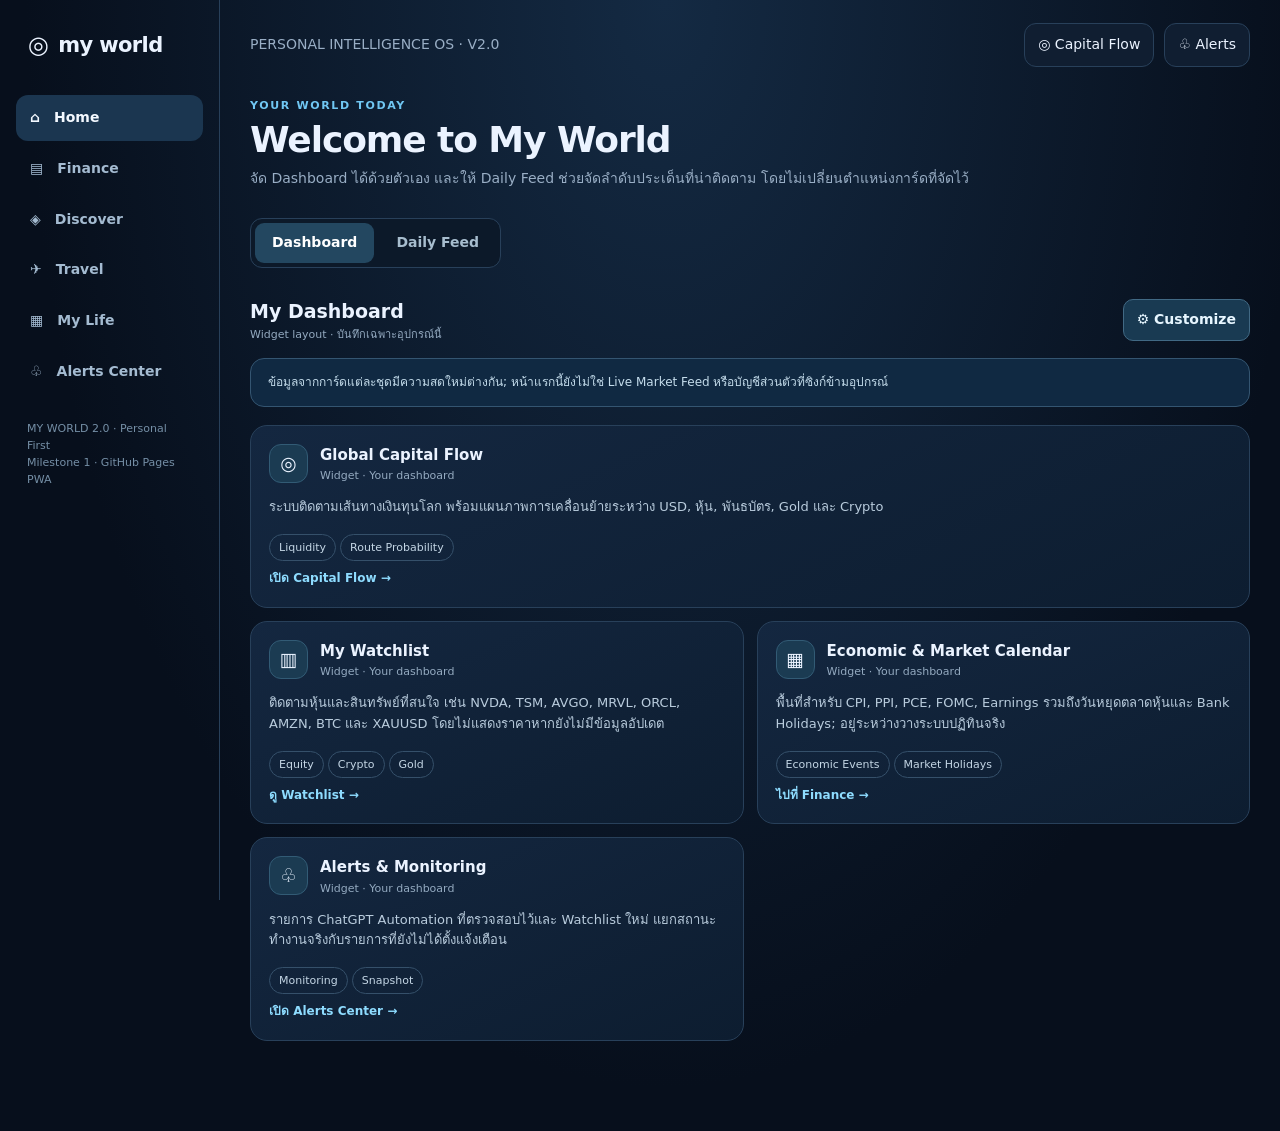
==== commit 323c1e75: "Add live news macro life and travel dashboard sections" ====
--- a/index.html
+++ b/index.html
@@ -1,12 +1,12 @@
 <!doctype html><html lang="th"><head><meta charset="utf-8"><meta name="viewport" content="width=device-width,initial-scale=1,viewport-fit=cover"><meta name="theme-color" content="#08111f"><meta name="apple-mobile-web-app-capable" content="yes"><meta name="apple-mobile-web-app-title" content="My World"><link rel="manifest" href="./manifest.webmanifest"><link rel="icon" href="./icon.svg" type="image/svg+xml"><title>My World 2.0 | Personal Intelligence</title><link rel="stylesheet" href="./myworld.css"></head><body>
 <div class="layout"><aside class="sidebar"><a href="#home" class="brand"><i>◎</i> my world</a><nav aria-label="เมนูหลัก"><a data-route="home" class="navlink" href="#home">⌂　Home</a><a data-route="finance" class="navlink" href="#finance">▤　Finance</a><a data-route="discover" class="navlink" href="#discover">◈　Discover</a><a data-route="travel" class="navlink" href="#travel">✈　Travel</a><a data-route="life" class="navlink" href="#life">▦　My Life</a><a data-route="alerts" class="navlink" href="#alerts">♧　Alerts Center</a></nav><p class="sidebar-note">MY WORLD 2.0 · Personal First<br>Milestone 1 · GitHub Pages PWA</p></aside>
-<main class="main"><header class="topbar"><a class="brand-mobile" href="#home">◎ my world</a><div class="muted" id="edition">PERSONAL INTELLIGENCE OS · V2.0</div><div class="topactions"><a class="iconbtn" href="#alerts" aria-label="เปิดศูนย์แจ้งเตือน">♧ Alerts</a></div></header>
+<main class="main"><header class="topbar"><a class="brand-mobile" href="#home">◎ my world</a><div class="muted" id="edition">PERSONAL INTELLIGENCE OS · V2.0</div><div class="topactions"><a class="iconbtn primarynav" href="./capital-flow.html">◎ Capital Flow</a><a class="iconbtn" href="#alerts" aria-label="เปิดศูนย์แจ้งเตือน">♧ Alerts</a></div></header>
 <section id="page-home"><p class="eyebrow">YOUR WORLD TODAY</p><h1>Welcome to My World</h1><p class="intro">จัด Dashboard ได้ด้วยตัวเอง และให้ Daily Feed ช่วยจัดลำดับประเด็นที่น่าติดตาม โดยไม่เปลี่ยนตำแหน่งการ์ดที่จัดไว้</p><div class="segment" role="tablist" aria-label="โหมดหน้าแรก"><button id="dashboardToggle" class="active" role="tab" aria-controls="dashboardView">Dashboard</button><button id="feedToggle" role="tab" aria-controls="feedView">Daily Feed</button></div>
 <div id="dashboardView" role="tabpanel"><div class="sectionhead"><div><h2>My Dashboard</h2><div class="status">Widget layout · บันทึกเฉพาะอุปกรณ์นี้</div></div><button class="btn" id="customize">⚙ Customize</button></div><div class="banner">ข้อมูลจากการ์ดแต่ละชุดมีความสดใหม่ต่างกัน; หน้าแรกนี้ยังไม่ใช่ Live Market Feed หรือบัญชีส่วนตัวที่ซิงก์ข้ามอุปกรณ์</div><div id="widgetGrid" class="grid"></div><div class="widget-picker hidden" id="widgetPicker"><strong>Add widgets</strong><div id="pickerItems" class="picker-items"></div><button id="resetLayout" class="btn small ghost" style="margin-top:15px">Reset layout</button></div></div>
 <div id="feedView" class="hidden" role="tabpanel"><div class="sectionhead"><div><h2>Daily Intelligence Feed</h2><div class="status">Sorted by impact, relevance and other factors · Preview</div></div></div><div class="banner">Feed ระยะเริ่มต้นใช้ประเด็นจาก Snapshot และคะแนนสาธิต ไม่ใช่ข่าวล่าสุดที่ดึงจากสำนักข่าว คะแนนจะมีความหมายมากขึ้นหลังเชื่อม Event Registry และข้อมูลจริง</div><div id="feedList"></div></div></section>
-<section id="page-finance" class="hidden"><p class="eyebrow">FINANCE</p><h1>Finance Intelligence</h1><p class="intro">Capital Flow และเครื่องมือวิเคราะห์หุ้น, BTC, XAUUSD รวมถึงปฏิทินเศรษฐกิจในอนาคต</p><div class="modulegrid"><article class="panel"><h2>◎ Global Capital Flow</h2><p>เปิดระบบวงจรเงินทุนที่พัฒนามาแล้ว พร้อมเส้นทางและ Futures Overlay</p><a href="./capital-flow.html">เปิด Capital Flow เดิม →</a></article><article class="panel"><h2>▥ Finance Notices</h2><p>MRVL, AVGO, ORCL, NVDA, TSM, SKYD, AMZN และเงินเฟ้อ พร้อมกรอบ Scenario</p><a href="./notifications.html">เปิดรายการติดตาม →</a></article><article class="panel"><h2>▦ Economic Calendar</h2><p>วางแผนเพิ่ม CPI, PPI, PCE, FOMC, Earnings และตลาดหุ้น/Bank Holidays ด้วยแหล่งข้อมูลยืนยัน</p><p class="smallnote">สถานะ: เตรียมระบบข้อมูล</p></article><article class="panel"><h2>◉ Assets & Cross-Asset</h2><p>เตรียมเชื่อมตลาดหุ้น ทอง และคริปโตเข้ากับ Topic / Event เดียวกันเพื่อไม่ทำข่าวซ้ำ</p><p class="smallnote">สถานะ: ออกแบบข้อมูล</p></article></div></section>
-<section id="page-discover" class="hidden"><p class="eyebrow">DISCOVER</p><h1>Discover & Trends</h1><p class="intro">ประเด็นเศรษฐกิจโลก การเมือง สงคราม ข่าวคริปโต และเทรนด์สังคม โดยต้องยืนยันแหล่งข่าวก่อนจัดอันดับ</p><div class="modulegrid"><article class="panel"><h2>World & Geopolitics</h2><p>ข่าวต่างประเทศ ความขัดแย้ง และการค้าระหว่างประเทศ</p><p class="smallnote">News ingestion: ยังไม่เชื่อม</p></article><article class="panel"><h2>Economy & Crypto</h2><p>ข่าวโลกการเงิน Fed, Digital Assets และการเคลื่อนไหวข้ามตลาด</p><p class="smallnote">News ingestion: ยังไม่เชื่อม</p></article><article class="panel"><h2>Social Trends</h2><p>เตรียมรวบรวมเทรนด์จากแหล่งสาธารณะที่อนุญาตให้เข้าถึง โดยไม่สร้างสถิติปลอม</p><p class="smallnote">X / TikTok / Facebook: ยังไม่เชื่อม</p></article><article class="panel"><h2>Source Quality</h2><p>วางระบบแยกข้อมูลยืนยัน ข้อกล่าวอ้าง และข่าวลือ พร้อมเวลาและแหล่งข่าว</p><p class="smallnote">Evidence-first design</p></article></div></section>
-<section id="page-travel" class="hidden"><p class="eyebrow">TRAVEL</p><h1>Travel Planner</h1><p class="intro">รวม Flight Watch, Hotels และ Trip Plans โดยเปรียบเทียบราคาสุทธิและเงื่อนไขจริงก่อนส่งไปจอง</p><div class="modulegrid"><article class="panel"><h2>✈ Flight Price Watch</h2><p>ระบบติดตามเที่ยวบินกรุงเทพฯ–ฟูกุโอกะ ที่ตั้งไว้ใน ChatGPT Automations</p><a href="./notifications.html">ดูสถานะจาก Snapshot →</a></article><article class="panel"><h2>▦ Hotels & Stays</h2><p>เตรียมเปรียบเทียบราคา ภาษี เงื่อนไขยกเลิก และลิงก์ผู้ให้บริการเมื่อข้อมูลพร้อม</p><p class="smallnote">ไม่มีราคา/ห้องว่างยืนยันในขณะนี้</p></article><article class="panel"><h2>Trip Planner</h2><p>วางแผนวันเดินทาง งบประมาณ สถานที่ และการเดินทางระหว่างจุดหมาย</p><p class="smallnote">ยังไม่บันทึกข้อมูลส่วนตัว</p></article><article class="panel"><h2>Booking Providers</h2><p>Trip.com · Agoda · Traveloka · Booking.com</p><p class="smallnote">เชื่อมลิงก์จองที่ตรวจสอบได้ใน Milestone ต่อไป</p></article></div></section>
-<section id="page-life" class="hidden"><p class="eyebrow">MY LIFE</p><h1>Personal Workspace</h1><p class="intro">พื้นที่สำหรับกิจกรรม งานที่ต้องทำ ปฏิทินส่วนตัว และรายการที่บันทึกไว้</p><div class="modulegrid"><article class="panel"><h2>Calendar & Holidays</h2><p>วางแผนแสดงนัดหมายส่วนตัว วันหยุดธนาคาร และวันหยุดตลาดแยกประเภท</p><p class="smallnote">ยังไม่เชื่อมปฏิทินบัญชีผู้ใช้</p></article><article class="panel"><h2>Tasks & Saved</h2><p>เตรียมจัดการ To-do, Saved Topics และ Travel Plans ด้วยข้อมูลเฉพาะบุคคล</p><p class="smallnote">ยังไม่เปิดการบันทึกข้อมูลส่วนตัวขึ้น Public GitHub</p></article></div></section>
-<section id="page-alerts" class="hidden"><p class="eyebrow">ALERTS CENTER</p><h1>Alerts & Monitoring</h1><p class="intro">แยกระหว่างรายการที่มี Automation อยู่จริง กับ Watchlist ที่ยังไม่ได้ตั้งแจ้งเตือน และเตรียมระบบ Inbox / History ในระยะถัดไป</p><article class="panel"><h2>Open Monitoring Center</h2><p>查看สถานะจาก Snapshot และบทวิเคราะห์ Bull / Base / Bear / Stress โดยตรวจดูเวลาข้อมูลก่อนใช้งาน</p><a href="./notifications.html">เปิด Notifications →</a></article></section>
-</main></div><nav class="bottombar" aria-label="เมนูมือถือ"><a data-route="home" href="#home"><span>⌂</span>Home</a><a data-route="finance" href="#finance"><span>▥</span>Finance</a><a data-route="discover" href="#discover"><span>◈</span>Discover</a><a data-route="travel" href="#travel"><span>✈</span>Travel</a><a data-route="life" href="#life"><span>▦</span>My Life</a></nav><script src="./myworld.js"></script></body></html>+<section id="page-finance" class="hidden"><p class="eyebrow">FINANCE</p><h1>Finance Intelligence</h1><p class="intro">Capital Flow และเครื่องมือวิเคราะห์หุ้น, BTC, XAUUSD รวมถึงปฏิทินเศรษฐกิจในอนาคต</p><div class="modulegrid"><article class="panel"><h2>◎ Global Capital Flow</h2><p>เปิดระบบวงจรเงินทุนที่พัฒนามาแล้ว พร้อมเส้นทางและ Futures Overlay</p><a href="./capital-flow.html">เปิด Capital Flow เดิม →</a></article><article class="panel"><h2>▥ Finance Notices</h2><p>MRVL, AVGO, ORCL, NVDA, TSM, SKYD, AMZN และเงินเฟ้อ พร้อมกรอบ Scenario</p><a href="./notifications.html">เปิดรายการติดตาม →</a></article><article class="panel macro-panel"><div class="panelhead"><div><h2>▦ High-Impact Macro Calendar</h2><p>เหตุการณ์กล่องแดงที่มีผลต่อ XAUUSD / BTC สูง: Nonfarm, CPI และ Fed Rate</p></div><span class="impact-badge">HIGH IMPACT</span></div><div id="macroEventTable"></div><p class="smallnote">เวลาแสดงเป็นเวลาไทย · BLS / Federal Reserve</p></article><article class="panel"><h2>◉ Assets & Cross-Asset</h2><p>เตรียมเชื่อมตลาดหุ้น ทอง และคริปโตเข้ากับ Topic / Event เดียวกันเพื่อไม่ทำข่าวซ้ำ</p><p class="smallnote">สถานะ: ออกแบบข้อมูล</p></article></div></section>
+<section id="page-discover" class="hidden"><p class="eyebrow">DISCOVER</p><h1>Discover & Trends</h1><p class="intro">ข่าวโลก การเมือง ตลาด เทค/AI และคริปโต โดยใช้ source pool เดียวกับระบบ LineNofity ที่ผ่านการใช้งานจริงแล้ว</p><div class="sectionhead"><div><h2>Live Intelligence</h2><div class="status" id="discoverUpdated">กำลังโหลดข่าวล่าสุด</div></div></div><div id="discoverNews" class="news-columns"></div><article class="panel connector-panel"><h2>Discovery connectors</h2><p>ชั้นต่อไปสำหรับ social-first signals จะเพิ่มแหล่งที่ต้องใช้ account/API แยกจากข่าวสำนักข่าว เพื่อไม่ให้ rumor ปนกับ confirmed news</p><div id="connectorPlan" class="connector-plan"></div></article></section>
+<section id="page-travel" class="hidden"><p class="eyebrow">TRAVEL</p><h1>Travel Deals</h1><p class="intro">ติดตามโปรโมชั่น Trip.com, Agoda, Traveloka, Klook และดีลที่ลดแรง โดยให้กดไปตรวจราคา/เงื่อนไขที่ผู้ให้บริการก่อนจองทุกครั้ง</p><div class="sectionhead"><div><h2>Promotions & Price Drops</h2><div class="status">ดีล ≥50% จะถูกทำเครื่องหมาย HOT DEAL</div></div></div><div id="travelPromoList" class="deal-grid"></div><div class="modulegrid"><article class="panel"><h2>✈ Flight Price Watch</h2><p>ระบบติดตามเที่ยวบินกรุงเทพฯ–ฟูกุโอกะ และ route ที่บันทึกไว้</p><a href="./notifications.html">ดูสถานะจาก Snapshot →</a></article><article class="panel"><h2>Booking Providers</h2><p>Trip.com · Agoda · Traveloka · Klook</p><p class="smallnote">ราคาหน้า provider เปลี่ยนได้ตลอด ให้ตรวจ net price, tax, cancellation และ eligibility ก่อนจ่าย</p></article></div></section>
+<section id="page-life" class="hidden"><p class="eyebrow">MY LIFE</p><h1>Events in Thailand</h1><p class="intro">คอนเสิร์ตศิลปินระดับโลกและอีเวนต์ใหญ่ในไทย พร้อมวัน เวลา สถานที่ และลิงก์จองจากผู้จัด/ช่องทางทางการ</p><div id="lifeEventList" class="event-grid"></div><div class="modulegrid" style="margin-top:13px"><article class="panel"><h2>Calendar & Holidays</h2><p>ชั้นถัดไปสามารถเชื่อม Google Calendar เพื่อรวมงานส่วนตัวเข้ากับ event feed นี้ได้</p><p class="smallnote">ข้อมูลส่วนตัวจะไม่ถูกเขียนลง Public GitHub</p></article><article class="panel"><h2>Tasks & Saved</h2><p>เตรียมเพิ่ม Save event / Save deal / reminder แบบ local-first ก่อนเชื่อมบัญชี</p><p class="smallnote">ยังไม่เปิด cloud sync</p></article></div></section>
+<section id="page-alerts" class="hidden"><p class="eyebrow">ALERTS CENTER</p><h1>Alerts & Monitoring</h1><p class="intro">แยกระหว่างรายการที่มี Automation อยู่จริง กับ Watchlist ที่ยังไม่ได้ตั้งแจ้งเตือน และเตรียมระบบ Inbox / History ในระยะถัดไป</p><article class="panel"><h2>Open Monitoring Center</h2><p>ตรวจสอบสถานะจาก Snapshot และบทวิเคราะห์ Bull / Base / Bear / Stress โดยตรวจดูเวลาข้อมูลก่อนใช้งาน</p><a href="./notifications.html">เปิด Notifications →</a></article></section>
+</main></div><nav class="bottombar" aria-label="เมนูมือถือ"><a data-route="home" href="#home"><span>⌂</span>Home</a><a data-route="finance" href="#finance"><span>▥</span>Finance</a><a data-route="discover" href="#discover"><span>◈</span>Discover</a><a data-route="travel" href="#travel"><span>✈</span>Travel</a><a data-route="life" href="#life"><span>▦</span>My Life</a></nav><script src="./dashboard-data.js"></script><script src="./myworld.js"></script></body></html>
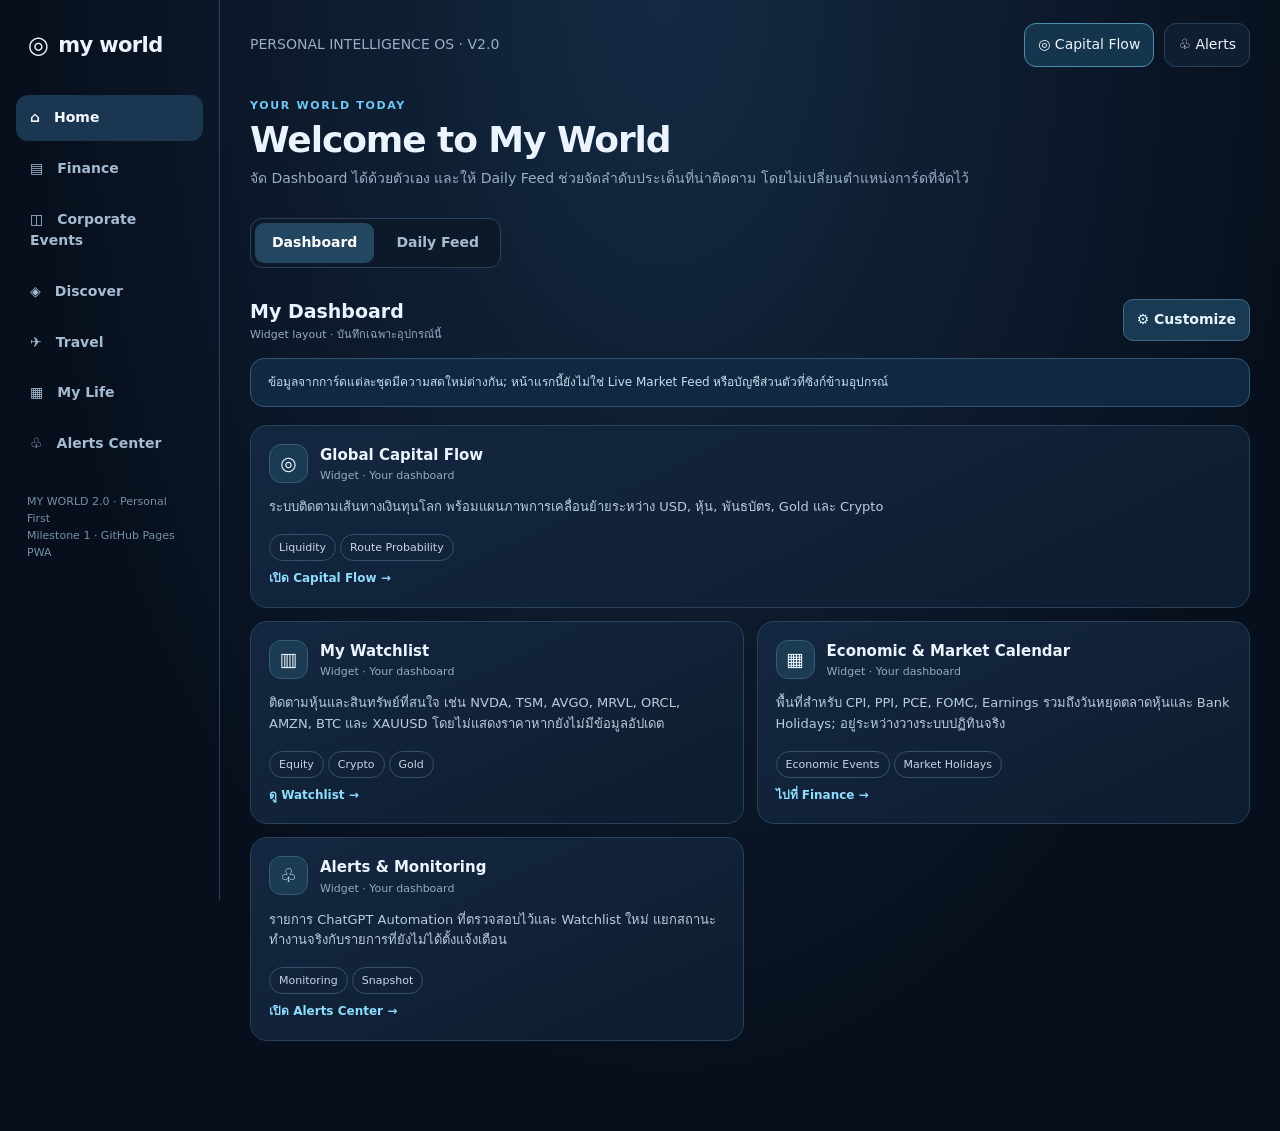
==== commit 4171070f: "Add Corporate Events dashboard page" ====
--- a/index.html
+++ b/index.html
@@ -1,10 +1,15 @@
 <!doctype html><html lang="th"><head><meta charset="utf-8"><meta name="viewport" content="width=device-width,initial-scale=1,viewport-fit=cover"><meta name="theme-color" content="#08111f"><meta name="apple-mobile-web-app-capable" content="yes"><meta name="apple-mobile-web-app-title" content="My World"><link rel="manifest" href="./manifest.webmanifest"><link rel="icon" href="./icon.svg" type="image/svg+xml"><title>My World 2.0 | Personal Intelligence</title><link rel="stylesheet" href="./myworld.css"></head><body>
-<div class="layout"><aside class="sidebar"><a href="#home" class="brand"><i>◎</i> my world</a><nav aria-label="เมนูหลัก"><a data-route="home" class="navlink" href="#home">⌂　Home</a><a data-route="finance" class="navlink" href="#finance">▤　Finance</a><a data-route="discover" class="navlink" href="#discover">◈　Discover</a><a data-route="travel" class="navlink" href="#travel">✈　Travel</a><a data-route="life" class="navlink" href="#life">▦　My Life</a><a data-route="alerts" class="navlink" href="#alerts">♧　Alerts Center</a></nav><p class="sidebar-note">MY WORLD 2.0 · Personal First<br>Milestone 1 · GitHub Pages PWA</p></aside>
+<div class="layout"><aside class="sidebar"><a href="#home" class="brand"><i>◎</i> my world</a><nav aria-label="เมนูหลัก"><a data-route="home" class="navlink" href="#home">⌂　Home</a><a data-route="finance" class="navlink" href="#finance">▤　Finance</a><a data-route="corporate" class="navlink" href="#corporate">◫　Corporate Events</a><a data-route="discover" class="navlink" href="#discover">◈　Discover</a><a data-route="travel" class="navlink" href="#travel">✈　Travel</a><a data-route="life" class="navlink" href="#life">▦　My Life</a><a data-route="alerts" class="navlink" href="#alerts">♧　Alerts Center</a></nav><p class="sidebar-note">MY WORLD 2.0 · Personal First<br>Milestone 1 · GitHub Pages PWA</p></aside>
 <main class="main"><header class="topbar"><a class="brand-mobile" href="#home">◎ my world</a><div class="muted" id="edition">PERSONAL INTELLIGENCE OS · V2.0</div><div class="topactions"><a class="iconbtn primarynav" href="./capital-flow.html">◎ Capital Flow</a><a class="iconbtn" href="#alerts" aria-label="เปิดศูนย์แจ้งเตือน">♧ Alerts</a></div></header>
 <section id="page-home"><p class="eyebrow">YOUR WORLD TODAY</p><h1>Welcome to My World</h1><p class="intro">จัด Dashboard ได้ด้วยตัวเอง และให้ Daily Feed ช่วยจัดลำดับประเด็นที่น่าติดตาม โดยไม่เปลี่ยนตำแหน่งการ์ดที่จัดไว้</p><div class="segment" role="tablist" aria-label="โหมดหน้าแรก"><button id="dashboardToggle" class="active" role="tab" aria-controls="dashboardView">Dashboard</button><button id="feedToggle" role="tab" aria-controls="feedView">Daily Feed</button></div>
 <div id="dashboardView" role="tabpanel"><div class="sectionhead"><div><h2>My Dashboard</h2><div class="status">Widget layout · บันทึกเฉพาะอุปกรณ์นี้</div></div><button class="btn" id="customize">⚙ Customize</button></div><div class="banner">ข้อมูลจากการ์ดแต่ละชุดมีความสดใหม่ต่างกัน; หน้าแรกนี้ยังไม่ใช่ Live Market Feed หรือบัญชีส่วนตัวที่ซิงก์ข้ามอุปกรณ์</div><div id="widgetGrid" class="grid"></div><div class="widget-picker hidden" id="widgetPicker"><strong>Add widgets</strong><div id="pickerItems" class="picker-items"></div><button id="resetLayout" class="btn small ghost" style="margin-top:15px">Reset layout</button></div></div>
 <div id="feedView" class="hidden" role="tabpanel"><div class="sectionhead"><div><h2>Daily Intelligence Feed</h2><div class="status">Sorted by impact, relevance and other factors · Preview</div></div></div><div class="banner">Feed ระยะเริ่มต้นใช้ประเด็นจาก Snapshot และคะแนนสาธิต ไม่ใช่ข่าวล่าสุดที่ดึงจากสำนักข่าว คะแนนจะมีความหมายมากขึ้นหลังเชื่อม Event Registry และข้อมูลจริง</div><div id="feedList"></div></div></section>
-<section id="page-finance" class="hidden"><p class="eyebrow">FINANCE</p><h1>Finance Intelligence</h1><p class="intro">Capital Flow และเครื่องมือวิเคราะห์หุ้น, BTC, XAUUSD รวมถึงปฏิทินเศรษฐกิจในอนาคต</p><div class="modulegrid"><article class="panel"><h2>◎ Global Capital Flow</h2><p>เปิดระบบวงจรเงินทุนที่พัฒนามาแล้ว พร้อมเส้นทางและ Futures Overlay</p><a href="./capital-flow.html">เปิด Capital Flow เดิม →</a></article><article class="panel"><h2>▥ Finance Notices</h2><p>MRVL, AVGO, ORCL, NVDA, TSM, SKYD, AMZN และเงินเฟ้อ พร้อมกรอบ Scenario</p><a href="./notifications.html">เปิดรายการติดตาม →</a></article><article class="panel macro-panel"><div class="panelhead"><div><h2>▦ High-Impact Macro Calendar</h2><p>เหตุการณ์กล่องแดงที่มีผลต่อ XAUUSD / BTC สูง: Nonfarm, CPI และ Fed Rate</p></div><span class="impact-badge">HIGH IMPACT</span></div><div id="macroEventTable"></div><p class="smallnote">เวลาแสดงเป็นเวลาไทย · BLS / Federal Reserve</p></article><article class="panel"><h2>◉ Assets & Cross-Asset</h2><p>เตรียมเชื่อมตลาดหุ้น ทอง และคริปโตเข้ากับ Topic / Event เดียวกันเพื่อไม่ทำข่าวซ้ำ</p><p class="smallnote">สถานะ: ออกแบบข้อมูล</p></article></div></section>
+<section id="page-finance" class="hidden"><p class="eyebrow">FINANCE</p><h1>Finance Intelligence</h1><p class="intro">Capital Flow และเครื่องมือวิเคราะห์หุ้น, BTC, XAUUSD รวมถึงปฏิทินเศรษฐกิจในอนาคต</p><div class="modulegrid"><article class="panel"><h2>◎ Global Capital Flow</h2><p>เปิดระบบวงจรเงินทุนที่พัฒนามาแล้ว พร้อมเส้นทางและ Futures Overlay</p><a href="./capital-flow.html">เปิด Capital Flow เดิม →</a></article><article class="panel"><h2>▥ Finance Notices</h2><p>MRVL, AVGO, ORCL, NVDA, TSM, SKYD, AMZN และเงินเฟ้อ พร้อมกรอบ Scenario</p><a href="./notifications.html">เปิดรายการติดตาม →</a></article><article class="panel macro-panel"><div class="panelhead"><div><h2>▦ High-Impact Macro Calendar</h2><p>เหตุการณ์กล่องแดงที่มีผลต่อ XAUUSD / BTC สูง: Nonfarm, CPI และ Fed Rate</p></div><span class="impact-badge">HIGH IMPACT</span></div><div id="macroEventTable"></div><p class="smallnote">เวลาแสดงเป็นเวลาไทย · BLS / Federal Reserve</p></article><article class="panel"><h2>◫ Corporate Events Watch</h2><p>ปฏิทิน Earnings, XD, Offering, Dilution, Warrant, Split และเพิ่มทุน พร้อมสถานะวันที่ Confirmed / Estimated และ Discovery หุ้นเด่นนอก Watchlist</p><a href="#corporate">เปิด Corporate Events →</a></article></div></section>
+<section id="page-corporate" class="hidden"><p class="eyebrow">CORPORATE EVENTS</p><h1>Earnings & Corporate Actions</h1><p class="intro">ติดตามวันที่ประกาศผลประกอบการและ corporate actions ที่อาจสร้าง volatility หรือ dilution โดยแยกวันคาดการณ์กับวันที่ยืนยันชัดเจน และค้นหาหุ้นเด่นนอก Watchlist อัตโนมัติ</p>
+<div class="sectionhead"><div><h2>Upcoming & Watchlist-worthy</h2><div class="status" id="corporateUpdated">กำลังโหลด corporate events</div></div><div class="corp-filters" id="corpFilters"><button class="active" data-corp-filter="all">All</button><button data-corp-filter="earnings">Earnings</button><button data-corp-filter="xd">XD</button><button data-corp-filter="risk">Dilution / Offering</button><button data-corp-filter="warrant">Warrant / Split</button></div></div>
+<div class="corp-legend"><span class="date-status confirmed">CONFIRMED</span><span>วัน/ช่วงเวลาที่ source ระบุชัด</span><span class="date-status estimated">ESTIMATED</span><span>วันที่คาดการณ์หรือเวลายังไม่ยืนยัน</span></div>
+<div id="corporateEventList" class="corp-list"></div>
+<p class="smallnote">Calendar/News discovery เป็นสัญญาณเฝ้าระวัง ไม่ใช่คำแนะนำลงทุน · Offering / dilution / warrant ควรเปิด filing หรือประกาศบริษัทตรวจซ้ำก่อนตัดสินใจ</p></section>
 <section id="page-discover" class="hidden"><p class="eyebrow">DISCOVER</p><h1>Discover & Trends</h1><p class="intro">ข่าวโลก การเมือง ตลาด เทค/AI และคริปโต โดยใช้ source pool เดียวกับระบบ LineNofity ที่ผ่านการใช้งานจริงแล้ว</p><div class="sectionhead"><div><h2>Live Intelligence</h2><div class="status" id="discoverUpdated">กำลังโหลดข่าวล่าสุด</div></div></div><div id="discoverNews" class="news-columns"></div><article class="panel connector-panel"><h2>Discovery connectors</h2><p>ชั้นต่อไปสำหรับ social-first signals จะเพิ่มแหล่งที่ต้องใช้ account/API แยกจากข่าวสำนักข่าว เพื่อไม่ให้ rumor ปนกับ confirmed news</p><div id="connectorPlan" class="connector-plan"></div></article></section>
 <section id="page-travel" class="hidden"><p class="eyebrow">TRAVEL</p><h1>Travel Deals</h1><p class="intro">ติดตามโปรโมชั่น Trip.com, Agoda, Traveloka, Klook และดีลที่ลดแรง โดยให้กดไปตรวจราคา/เงื่อนไขที่ผู้ให้บริการก่อนจองทุกครั้ง</p><div class="sectionhead"><div><h2>Promotions & Price Drops</h2><div class="status">ดีล ≥50% จะถูกทำเครื่องหมาย HOT DEAL</div></div></div><div id="travelPromoList" class="deal-grid"></div><div class="modulegrid"><article class="panel"><h2>✈ Flight Price Watch</h2><p>ระบบติดตามเที่ยวบินกรุงเทพฯ–ฟูกุโอกะ และ route ที่บันทึกไว้</p><a href="./notifications.html">ดูสถานะจาก Snapshot →</a></article><article class="panel"><h2>Booking Providers</h2><p>Trip.com · Agoda · Traveloka · Klook</p><p class="smallnote">ราคาหน้า provider เปลี่ยนได้ตลอด ให้ตรวจ net price, tax, cancellation และ eligibility ก่อนจ่าย</p></article></div></section>
 <section id="page-life" class="hidden"><p class="eyebrow">MY LIFE</p><h1>Events in Thailand</h1><p class="intro">คอนเสิร์ตศิลปินระดับโลกและอีเวนต์ใหญ่ในไทย พร้อมวัน เวลา สถานที่ และลิงก์จองจากผู้จัด/ช่องทางทางการ</p><div id="lifeEventList" class="event-grid"></div><div class="modulegrid" style="margin-top:13px"><article class="panel"><h2>Calendar & Holidays</h2><p>ชั้นถัดไปสามารถเชื่อม Google Calendar เพื่อรวมงานส่วนตัวเข้ากับ event feed นี้ได้</p><p class="smallnote">ข้อมูลส่วนตัวจะไม่ถูกเขียนลง Public GitHub</p></article><article class="panel"><h2>Tasks & Saved</h2><p>เตรียมเพิ่ม Save event / Save deal / reminder แบบ local-first ก่อนเชื่อมบัญชี</p><p class="smallnote">ยังไม่เปิด cloud sync</p></article></div></section>
--- a/myworld.css
+++ b/myworld.css
@@ -18,3 +18,54 @@
 .bottombar{display:none}.hidden{display:none!important}.alertbadge{background:#183c51;color:#a1e1ff;border-radius:99px;padding:4px 8px;font-size:11px}
 @media(max-width:930px){.layout{display:block}.sidebar{display:none}.main{padding:18px 18px 110px}.brand-mobile{display:block}.bottombar{display:grid;grid-template-columns:repeat(5,1fr);position:fixed;bottom:0;left:0;right:0;background:#0b1929ed;backdrop-filter:blur(12px);border-top:1px solid #37526c;padding:9px 4px calc(10px + env(safe-area-inset-bottom));z-index:10}.bottombar a{text-align:center;font-size:10px;color:#9fb6cb;font-weight:700}.bottombar a span{display:block;font-size:20px}.bottombar a.active{color:#90dcff}}
 @media(max-width:550px){.grid,.modulegrid{grid-template-columns:1fr}.widget.large{grid-column:auto}.topbar{margin-bottom:25px}.segment{width:100%;display:grid;grid-template-columns:1fr 1fr}.segment button{padding:10px 5px}.widget{padding:16px}.sectionhead{align-items:flex-start}}
+
+.primarynav{border-color:#4f8cb0;background:#15354c}
+.panelhead{display:flex;justify-content:space-between;gap:12px;align-items:flex-start}
+.impact-badge,.impact-red{display:inline-flex;align-items:center;justify-content:center;border:1px solid #b44752;background:#40191e;color:#ff9aa4;border-radius:999px;padding:4px 8px;font-size:9px;font-weight:900;letter-spacing:.06em}
+.macro-table{margin-top:12px;border:1px solid var(--line);border-radius:12px;overflow:hidden}
+.macro-row{display:grid;grid-template-columns:minmax(180px,1.5fr) 120px 90px 80px;gap:10px;align-items:center;padding:10px 12px;border-top:1px solid rgba(40,64,90,.55);font-size:12px}
+.macro-row:first-child{border-top:0}.macro-head{background:#0d1b2c;color:var(--muted);font-size:10px;font-weight:800;text-transform:uppercase;letter-spacing:.06em}
+.news-columns{display:grid;grid-template-columns:repeat(2,minmax(0,1fr));gap:13px;margin-bottom:13px}
+.news-col{background:linear-gradient(155deg,#142740,#0d1d30);border:1px solid var(--line);border-radius:17px;padding:17px}
+.news-col h2{margin-bottom:10px}
+.news-row{display:block;padding:10px 0;border-top:1px solid rgba(40,64,90,.55)}
+.news-row strong{display:block;font-size:13px;line-height:1.4}.news-row span{font-size:10px;color:var(--muted)}
+.news-row-meta{font-size:9px;color:#83a2ba;margin-bottom:3px}.news-row-meta b{color:#ff8d99}.news-row-meta i{color:#ffd27d;font-style:normal}
+.connector-panel{margin-top:13px}.connector-plan{display:flex;gap:7px;flex-wrap:wrap}
+.event-grid{display:grid;grid-template-columns:repeat(2,minmax(0,1fr));gap:13px}
+.event-card{display:flex;gap:14px;background:linear-gradient(155deg,#142740,#0d1d30);border:1px solid var(--line);border-radius:17px;padding:16px}
+.event-date{width:100px;flex:none;padding:10px;border:1px solid #33536c;border-radius:12px;background:#0d2033;text-align:center}
+.event-date b,.event-date span{display:block}.event-date b{font-size:12px}.event-date span{font-size:13px;color:#8edcff;margin-top:4px}
+.event-type{font-size:9px;color:#8bb5ce;text-transform:uppercase;letter-spacing:.08em}.event-card h3{font-size:15px;margin:3px 0}.event-card p{margin:2px 0;color:#a9c2d4;font-size:12px}
+.deal-grid{display:grid;grid-template-columns:repeat(3,minmax(0,1fr));gap:13px;margin-bottom:13px}
+.deal-card{position:relative;background:linear-gradient(155deg,#142740,#0d1d30);border:1px solid var(--line);border-radius:17px;padding:16px;min-height:180px}
+.deal-card.hot{border-color:#a84651;box-shadow:0 0 0 1px rgba(218,72,87,.08) inset}.hotdeal{display:inline-block;background:#47191f;color:#ff98a3;border:1px solid #a84651;border-radius:999px;padding:3px 7px;font-size:9px;font-weight:900;margin-bottom:8px}
+.deal-provider{font-size:10px;color:#86b4ce;text-transform:uppercase;letter-spacing:.08em}.deal-card h3{margin:5px 0 9px;line-height:1.4}.deal-card p{font-size:11px;color:var(--muted)}
+.deal-discount{font-size:26px;font-weight:900;color:#ff939e}.deal-actions{display:flex;gap:10px;flex-wrap:wrap;margin-top:10px}.deal-actions a{font-size:11px;color:#8edcff;font-weight:800}.deal-actions .secondary{color:#9fb3c5}
+@media(max-width:930px){.news-columns,.event-grid{grid-template-columns:1fr}.deal-grid{grid-template-columns:repeat(2,minmax(0,1fr))}}
+@media(max-width:650px){.macro-row{grid-template-columns:1fr 82px 70px}.macro-row>:nth-child(4){display:none}.deal-grid{grid-template-columns:1fr}.event-card{align-items:flex-start}.event-date{width:88px}.topactions{gap:6px}.iconbtn{padding:8px 9px;font-size:11px}}
+
+.news-title-row,.news-title-line{display:flex;gap:7px;align-items:flex-start}
+.sentiment{display:inline-flex;align-items:center;justify-content:center;flex:none;font-size:15px;line-height:1}
+.sentiment.positive{filter:drop-shadow(0 0 5px rgba(55,200,120,.25))}
+.sentiment.negative{filter:drop-shadow(0 0 5px rgba(240,70,80,.25))}
+.news-summary{margin-top:6px!important;color:#a9bed0!important;font-size:11px!important;line-height:1.5!important}
+.feedthumb{width:100%;max-height:210px;object-fit:cover;border-radius:12px;margin:10px 0 2px;border:1px solid rgba(49,84,111,.55);background:#0a1725}
+.news-row{display:flex;gap:10px}
+.news-row-img{width:92px;height:72px;object-fit:cover;border-radius:10px;flex:none;border:1px solid rgba(49,84,111,.55);background:#0a1725}
+.news-row-body{min-width:0;flex:1}
+.news-row-body .news-summary{display:-webkit-box;-webkit-line-clamp:2;-webkit-box-orient:vertical;overflow:hidden}
+.visual-card{display:block;overflow:hidden;padding:0}
+.event-hero{width:100%;height:190px;display:block;object-fit:cover;background:#0c1928}
+.event-content{display:flex;gap:14px;padding:14px}
+.visual-deal{overflow:hidden;padding:0}
+.deal-hero{width:100%;height:165px;display:block;object-fit:cover;background:#0c1928}
+.deal-body{padding:15px}
+@media(max-width:650px){
+  .feedthumb{max-height:170px}
+  .news-row-img{width:80px;height:68px}
+  .event-hero{height:170px}
+  .event-content{gap:10px;padding:12px}
+  .event-date{width:82px}
+  .deal-hero{height:155px}
+}
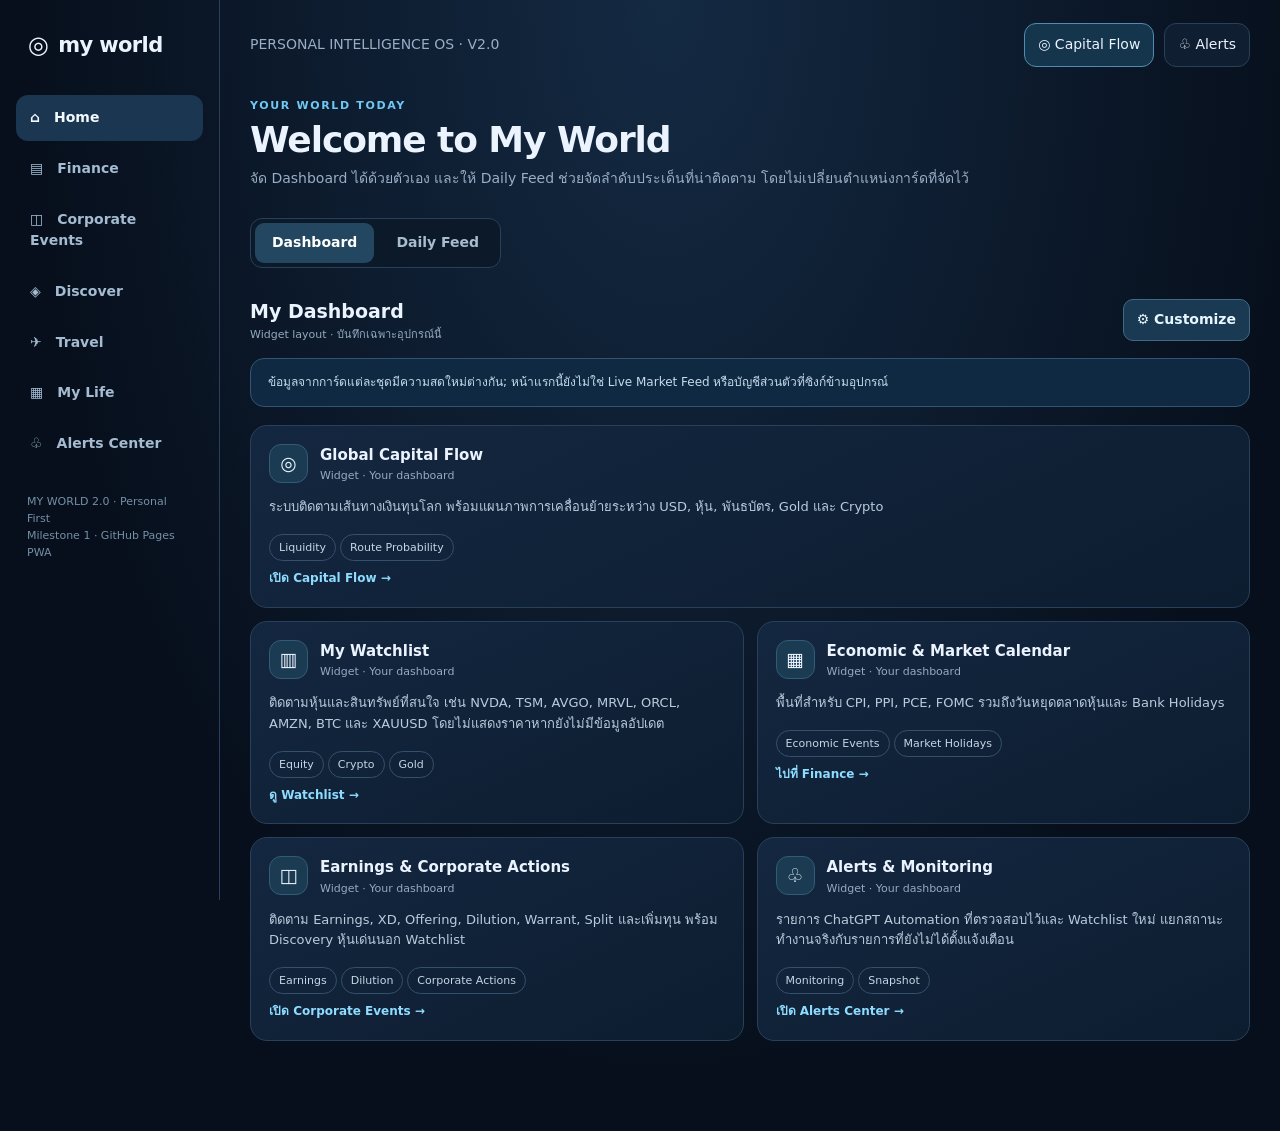
==== commit 1696e824: "Add name change life admin checklist with local progress" ====
--- a/index.html
+++ b/index.html
@@ -12,6 +12,6 @@
 <p class="smallnote">Calendar/News discovery เป็นสัญญาณเฝ้าระวัง ไม่ใช่คำแนะนำลงทุน · Offering / dilution / warrant ควรเปิด filing หรือประกาศบริษัทตรวจซ้ำก่อนตัดสินใจ</p></section>
 <section id="page-discover" class="hidden"><p class="eyebrow">DISCOVER</p><h1>Discover & Trends</h1><p class="intro">ข่าวโลก การเมือง ตลาด เทค/AI และคริปโต โดยใช้ source pool เดียวกับระบบ LineNofity ที่ผ่านการใช้งานจริงแล้ว</p><div class="sectionhead"><div><h2>Live Intelligence</h2><div class="status" id="discoverUpdated">กำลังโหลดข่าวล่าสุด</div></div></div><div id="discoverNews" class="news-columns"></div><article class="panel connector-panel"><h2>Discovery connectors</h2><p>ชั้นต่อไปสำหรับ social-first signals จะเพิ่มแหล่งที่ต้องใช้ account/API แยกจากข่าวสำนักข่าว เพื่อไม่ให้ rumor ปนกับ confirmed news</p><div id="connectorPlan" class="connector-plan"></div></article></section>
 <section id="page-travel" class="hidden"><p class="eyebrow">TRAVEL</p><h1>Travel Deals</h1><p class="intro">ติดตามโปรโมชั่น Trip.com, Agoda, Traveloka, Klook และดีลที่ลดแรง โดยให้กดไปตรวจราคา/เงื่อนไขที่ผู้ให้บริการก่อนจองทุกครั้ง</p><div class="sectionhead"><div><h2>Promotions & Price Drops</h2><div class="status">ดีล ≥50% จะถูกทำเครื่องหมาย HOT DEAL</div></div></div><div id="travelPromoList" class="deal-grid"></div><div class="modulegrid"><article class="panel"><h2>✈ Flight Price Watch</h2><p>ระบบติดตามเที่ยวบินกรุงเทพฯ–ฟูกุโอกะ และ route ที่บันทึกไว้</p><a href="./notifications.html">ดูสถานะจาก Snapshot →</a></article><article class="panel"><h2>Booking Providers</h2><p>Trip.com · Agoda · Traveloka · Klook</p><p class="smallnote">ราคาหน้า provider เปลี่ยนได้ตลอด ให้ตรวจ net price, tax, cancellation และ eligibility ก่อนจ่าย</p></article></div></section>
-<section id="page-life" class="hidden"><p class="eyebrow">MY LIFE</p><h1>Events in Thailand</h1><p class="intro">คอนเสิร์ตศิลปินระดับโลกและอีเวนต์ใหญ่ในไทย พร้อมวัน เวลา สถานที่ และลิงก์จองจากผู้จัด/ช่องทางทางการ</p><div id="lifeEventList" class="event-grid"></div><div class="modulegrid" style="margin-top:13px"><article class="panel"><h2>Calendar & Holidays</h2><p>ชั้นถัดไปสามารถเชื่อม Google Calendar เพื่อรวมงานส่วนตัวเข้ากับ event feed นี้ได้</p><p class="smallnote">ข้อมูลส่วนตัวจะไม่ถูกเขียนลง Public GitHub</p></article><article class="panel"><h2>Tasks & Saved</h2><p>เตรียมเพิ่ม Save event / Save deal / reminder แบบ local-first ก่อนเชื่อมบัญชี</p><p class="smallnote">ยังไม่เปิด cloud sync</p></article></div></section>
+<section id="page-life" class="hidden"><p class="eyebrow">MY LIFE</p><h1>Events in Thailand</h1><p class="intro">คอนเสิร์ตศิลปินระดับโลกและอีเวนต์ใหญ่ในไทย พร้อมวัน เวลา สถานที่ และลิงก์จองจากผู้จัด/ช่องทางทางการ</p><section class="panel" id="nameChangePlanner" style="margin:18px 0"><div class="sectionhead"><div><h2>Life Admin Planner · เปลี่ยนชื่อ–นามสกุล</h2><p class="smallnote">เช็กลิสต์เรียงตามขั้นตอน · บันทึกสถานะเฉพาะเบราว์เซอร์นี้ ไม่ส่งข้อมูลส่วนตัวไป GitHub</p></div><button class="btn small" id="namePlannerReset" type="button">รีเซ็ต</button></div><div style="display:flex;align-items:center;gap:12px;flex-wrap:wrap;margin:12px 0"><strong id="namePlannerProgress">0 / 25 เสร็จแล้ว</strong><progress id="namePlannerBar" max="25" value="0" style="flex:1;min-width:130px"></progress></div><div id="namePlannerTasks"></div><p class="smallnote" style="margin-top:14px">สำคัญ: บัตรประชาชนใหม่ต้องดำเนินการภายใน 60 วันหลังแก้ชื่อในทะเบียนบ้าน · ขั้นตอนชื่อสกุลขึ้นอยู่กับประเภทคำขอ · วีซ่าสหรัฐฯ ควรตรวจข้อกำหนดก่อนเดินทาง</p><p class="smallnote"><a href="https://gov.bangkok.go.th/Services?subCategoryId=f8257e23-e450-42b1-86e6-aa1c6d13efe3" target="_blank" rel="noopener">งานทะเบียนชื่อบุคคล</a> · <a href="https://consular.mfa.go.th/th/publicservice/doc4passport" target="_blank" rel="noopener">กรมการกงสุล: หนังสือเดินทาง</a> · <a href="https://travel.state.gov/content/travel/en/us-visas/visa-information-resources/frequently-asked-questions/about-basics.html" target="_blank" rel="noopener">US Department of State: Visa FAQ</a></p></section><div id="lifeEventList" class="event-grid"></div><div class="modulegrid" style="margin-top:13px"><article class="panel"><h2>Calendar & Holidays</h2><p>ชั้นถัดไปสามารถเชื่อม Google Calendar เพื่อรวมงานส่วนตัวเข้ากับ event feed นี้ได้</p><p class="smallnote">ข้อมูลส่วนตัวจะไม่ถูกเขียนลง Public GitHub</p></article><article class="panel"><h2>Tasks & Saved</h2><p>เตรียมเพิ่ม Save event / Save deal / reminder แบบ local-first ก่อนเชื่อมบัญชี</p><p class="smallnote">ยังไม่เปิด cloud sync</p></article></div></section>
 <section id="page-alerts" class="hidden"><p class="eyebrow">ALERTS CENTER</p><h1>Alerts & Monitoring</h1><p class="intro">แยกระหว่างรายการที่มี Automation อยู่จริง กับ Watchlist ที่ยังไม่ได้ตั้งแจ้งเตือน และเตรียมระบบ Inbox / History ในระยะถัดไป</p><article class="panel"><h2>Open Monitoring Center</h2><p>ตรวจสอบสถานะจาก Snapshot และบทวิเคราะห์ Bull / Base / Bear / Stress โดยตรวจดูเวลาข้อมูลก่อนใช้งาน</p><a href="./notifications.html">เปิด Notifications →</a></article></section>
-</main></div><nav class="bottombar" aria-label="เมนูมือถือ"><a data-route="home" href="#home"><span>⌂</span>Home</a><a data-route="finance" href="#finance"><span>▥</span>Finance</a><a data-route="discover" href="#discover"><span>◈</span>Discover</a><a data-route="travel" href="#travel"><span>✈</span>Travel</a><a data-route="life" href="#life"><span>▦</span>My Life</a></nav><script src="./dashboard-data.js"></script><script src="./myworld.js"></script></body></html>+</main></div><nav class="bottombar" aria-label="เมนูมือถือ"><a data-route="home" href="#home"><span>⌂</span>Home</a><a data-route="finance" href="#finance"><span>▥</span>Finance</a><a data-route="discover" href="#discover"><span>◈</span>Discover</a><a data-route="travel" href="#travel"><span>✈</span>Travel</a><a data-route="life" href="#life"><span>▦</span>My Life</a></nav><script src="./dashboard-data.js"></script><script src="./myworld.js"></script><script>(function(){const tasks=[["เตรียมการ","เลือกชื่อและนามสกุลใหม่ พร้อมตรวจการสะกดไทย–อังกฤษ"],["เตรียมการ","ตรวจเงื่อนไขการตั้งนามสกุลใหม่และความซ้ำกับสำนักทะเบียน"],["เตรียมการ","รวบรวมบัตรประชาชน ทะเบียนบ้าน และเอกสารเปลี่ยนชื่อเดิม (ถ้ามี)"],["เตรียมการ","ตรวจตั๋วเครื่องบิน วีซ่า และการเดินทางที่จองไว้ก่อนกำหนดวันเปลี่ยน"],["ทะเบียนราษฎร","ยื่นจดทะเบียนเปลี่ยนชื่อตัว (ถ้าต้องการ)"],["ทะเบียนราษฎร","ยื่นจดทะเบียนตั้งหรือเปลี่ยนชื่อสกุล"],["ทะเบียนราษฎร","ตรวจชื่อใหม่ในทะเบียนราษฎรและรับหนังสือสำคัญ"],["เอกสารหลัก","ทำบัตรประชาชนใหม่ภายใน 60 วัน"],["เอกสารหลัก","อัปเดต ThaiD และข้อมูลติดต่อภาครัฐที่เกี่ยวข้อง"],["เอกสารหลัก","ทำหนังสือเดินทางไทยใหม่และเก็บเล่มเก่าที่มีวีซ่า"],["เอกสารหลัก","ตรวจใบขับขี่และบัตรประจำตัวอื่น ๆ ที่ต้องแก้ชื่อ"],["การเงิน","แจ้งเปลี่ยนชื่อทุกบัญชีธนาคารและพร้อมเพย์"],["การเงิน","แจ้งเปลี่ยนชื่อบัตรเครดิต บัตรเดบิต และผู้ให้บริการชำระเงิน"],["การเงิน","อัปเดตบัญชีหลักทรัพย์ โบรกเกอร์ไทย/ต่างประเทศ และ KYC"],["การเงิน","ตรวจบัญชีคริปโต/Exchange และเอกสารภาษี"],["การเงิน","อัปเดตสินเชื่อ ประกันชีวิต ประกันสุขภาพ และผู้รับผลประโยชน์"],["สหรัฐฯ / ต่างประเทศ","ตรวจสถานะวีซ่าสหรัฐฯ และสอบถามขั้นตอนจากช่องทางทางการ"],["สหรัฐฯ / ต่างประเทศ","ตรวจชื่อบนวีซ่า ตั๋วเครื่องบิน บัญชีสะสมไมล์ และเอกสารเดินทาง"],["สหรัฐฯ / ต่างประเทศ","เตรียมเอกสารเปลี่ยนชื่อฉบับแปล/รับรองตามที่หน่วยงานปลายทางกำหนด"],["งานและทรัพย์สิน","แจ้งนายจ้าง ฝ่ายบุคคล ประกันสังคม และกองทุนสำรองเลี้ยงชีพ (ถ้ามี)"],["งานและทรัพย์สิน","อัปเดตทะเบียนรถ โฉนด/สัญญาทรัพย์สิน และสัญญาสำคัญตามความเกี่ยวข้อง"],["งานและทรัพย์สิน","ตรวจวุฒิการศึกษา ใบประกอบวิชาชีพ และเอกสารมหาวิทยาลัย"],["งานและทรัพย์สิน","อัปเดตเบอร์มือถือ ผู้ให้บริการสาธารณูปโภค และบัญชีสมาชิกที่ใช้ยืนยันตัวตน"],["ตรวจสอบปิดงาน","ตรวจชื่อไทย–อังกฤษตรงกันทุกเอกสารและบัญชี"],["ตรวจสอบปิดงาน","สำรองเอกสารชื่อเดิม–ชื่อใหม่อย่างปลอดภัยและตรวจรายการค้าง"]];const key="myworld.life.namechange.v1";const host=document.getElementById("namePlannerTasks");if(!host)return;let done={};try{done=JSON.parse(localStorage.getItem(key)||"{}")}catch(e){}function render(){host.replaceChildren();let current="";tasks.forEach(([group,label],i)=>{if(group!==current){current=group;const h=document.createElement("h3");h.textContent=group;h.style.margin="18px 0 8px";host.appendChild(h)}const row=document.createElement("label");row.style.cssText="display:flex;gap:10px;align-items:flex-start;padding:9px 0;border-bottom:1px solid rgba(150,160,180,.15);cursor:pointer";const c=document.createElement("input");c.type="checkbox";c.checked=!!done[i];c.style.marginTop="4px";c.addEventListener("change",()=>{done[i]=c.checked;try{localStorage.setItem(key,JSON.stringify(done))}catch(e){}render()});const t=document.createElement("span");t.textContent=(i+1)+". "+label;if(c.checked)t.style.cssText="text-decoration:line-through;opacity:.6";row.append(c,t);host.appendChild(row)});const count=tasks.filter((_,i)=>done[i]).length;document.getElementById("namePlannerProgress").textContent=count+" / "+tasks.length+" เสร็จแล้ว";document.getElementById("namePlannerBar").value=count}document.getElementById("namePlannerReset").addEventListener("click",()=>{if(confirm("รีเซ็ตสถานะทั้งหมด?")){done={};try{localStorage.removeItem(key)}catch(e){}render()}});render()})();</script></body></html>
--- a/myworld.css
+++ b/myworld.css
@@ -69,3 +69,31 @@
   .event-date{width:82px}
   .deal-hero{height:155px}
 }
+
+.corp-filters{display:flex;gap:7px;flex-wrap:wrap;justify-content:flex-end}
+.corp-filters button{border:1px solid var(--line);background:#0d1b2b;color:var(--muted);border-radius:999px;padding:7px 10px;font-size:10px;font-weight:800;cursor:pointer}
+.corp-filters button.active{color:#dff4ff;border-color:#4d82a2;background:#173148}
+.corp-legend{display:flex;gap:7px;align-items:center;flex-wrap:wrap;margin:10px 0 12px;color:var(--muted);font-size:10px}
+.date-status{display:inline-flex;align-items:center;justify-content:center;border-radius:999px;padding:3px 7px;font-size:8px;font-weight:900;letter-spacing:.07em}
+.date-status.confirmed{background:rgba(48,190,120,.10);border:1px solid rgba(48,190,120,.38);color:#7ce3ad}
+.date-status.estimated{background:rgba(240,178,67,.10);border:1px solid rgba(240,178,67,.38);color:#ffd27d}
+.corp-list{display:grid;gap:10px}
+.corp-card{display:grid;grid-template-columns:150px minmax(0,1fr);gap:14px;background:linear-gradient(155deg,#142740,#0d1d30);border:1px solid var(--line);border-radius:16px;padding:14px}
+.corp-card.high{border-color:rgba(211,73,86,.52);box-shadow:inset 3px 0 0 #b44752}
+.corp-card.medium{box-shadow:inset 3px 0 0 #a98037}
+.corp-date{display:flex;flex-direction:column;align-items:flex-start;gap:5px;padding:10px;border:1px solid #33536c;border-radius:12px;background:#0b1c2e}
+.corp-date b{font-size:14px}.corp-date>span{font-size:10px;color:#8edcff}
+.corp-main h3{margin:6px 0 5px;font-size:16px;line-height:1.35}.corp-main p{margin:0;color:#abc1d0;font-size:11px;line-height:1.5}
+.corp-topline{display:flex;gap:6px;align-items:center;flex-wrap:wrap}
+.corp-symbol{font-size:12px;font-weight:900;color:#e6f5ff}
+.corp-type,.watch-badge,.risk-badge{display:inline-flex;border-radius:999px;padding:3px 6px;font-size:8px;font-weight:900;letter-spacing:.05em;text-transform:uppercase}
+.corp-type{background:#102b42;border:1px solid #365f79;color:#9ed9f3}
+.watch-badge{background:#33280d;border:1px solid #806823;color:#ffd27d}
+.risk-badge{background:#40191e;border:1px solid #9a404b;color:#ff98a3}
+.corp-meta{display:flex;gap:9px;flex-wrap:wrap;margin-top:8px;color:#7790a5;font-size:9px}
+@media(max-width:650px){
+  .corp-filters{justify-content:flex-start}
+  .corp-card{grid-template-columns:1fr;gap:8px;padding:11px}
+  .corp-date{display:grid;grid-template-columns:1fr auto auto;align-items:center}
+  .corp-date b{font-size:12px}
+}
